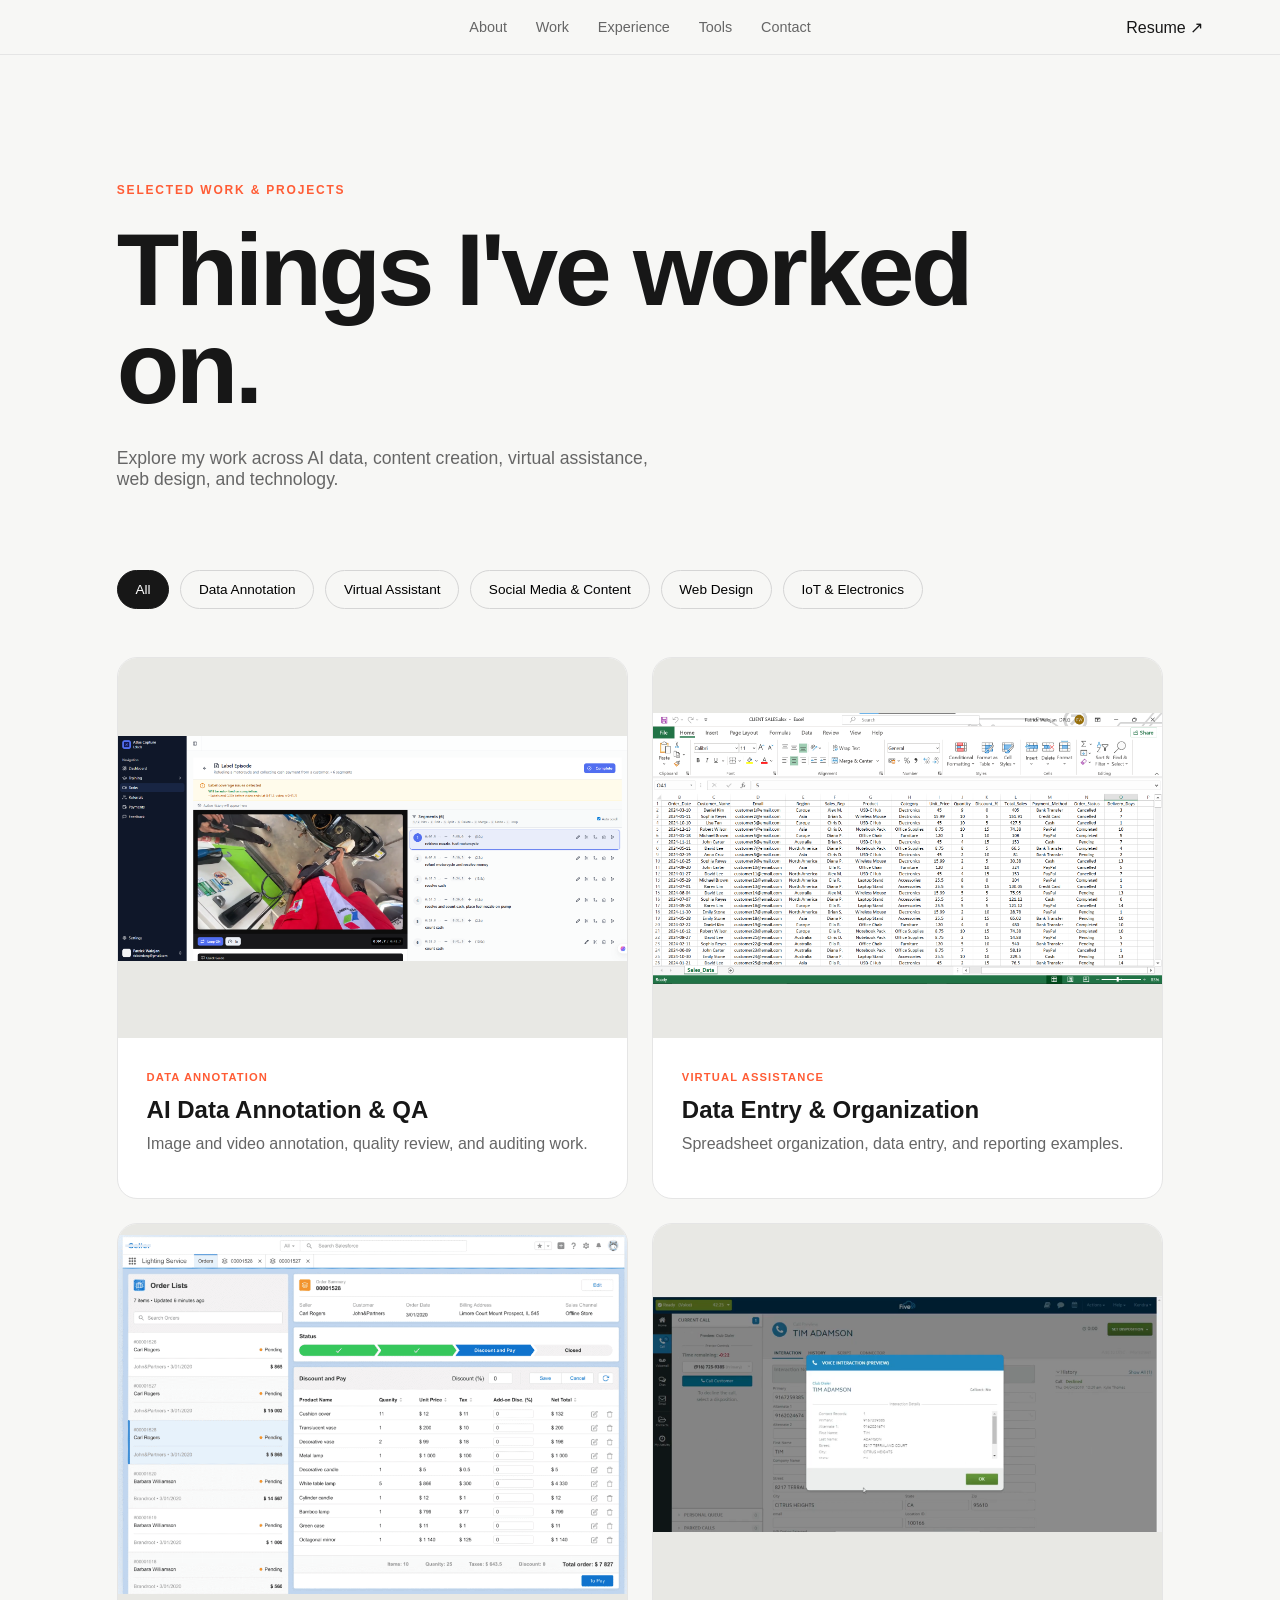
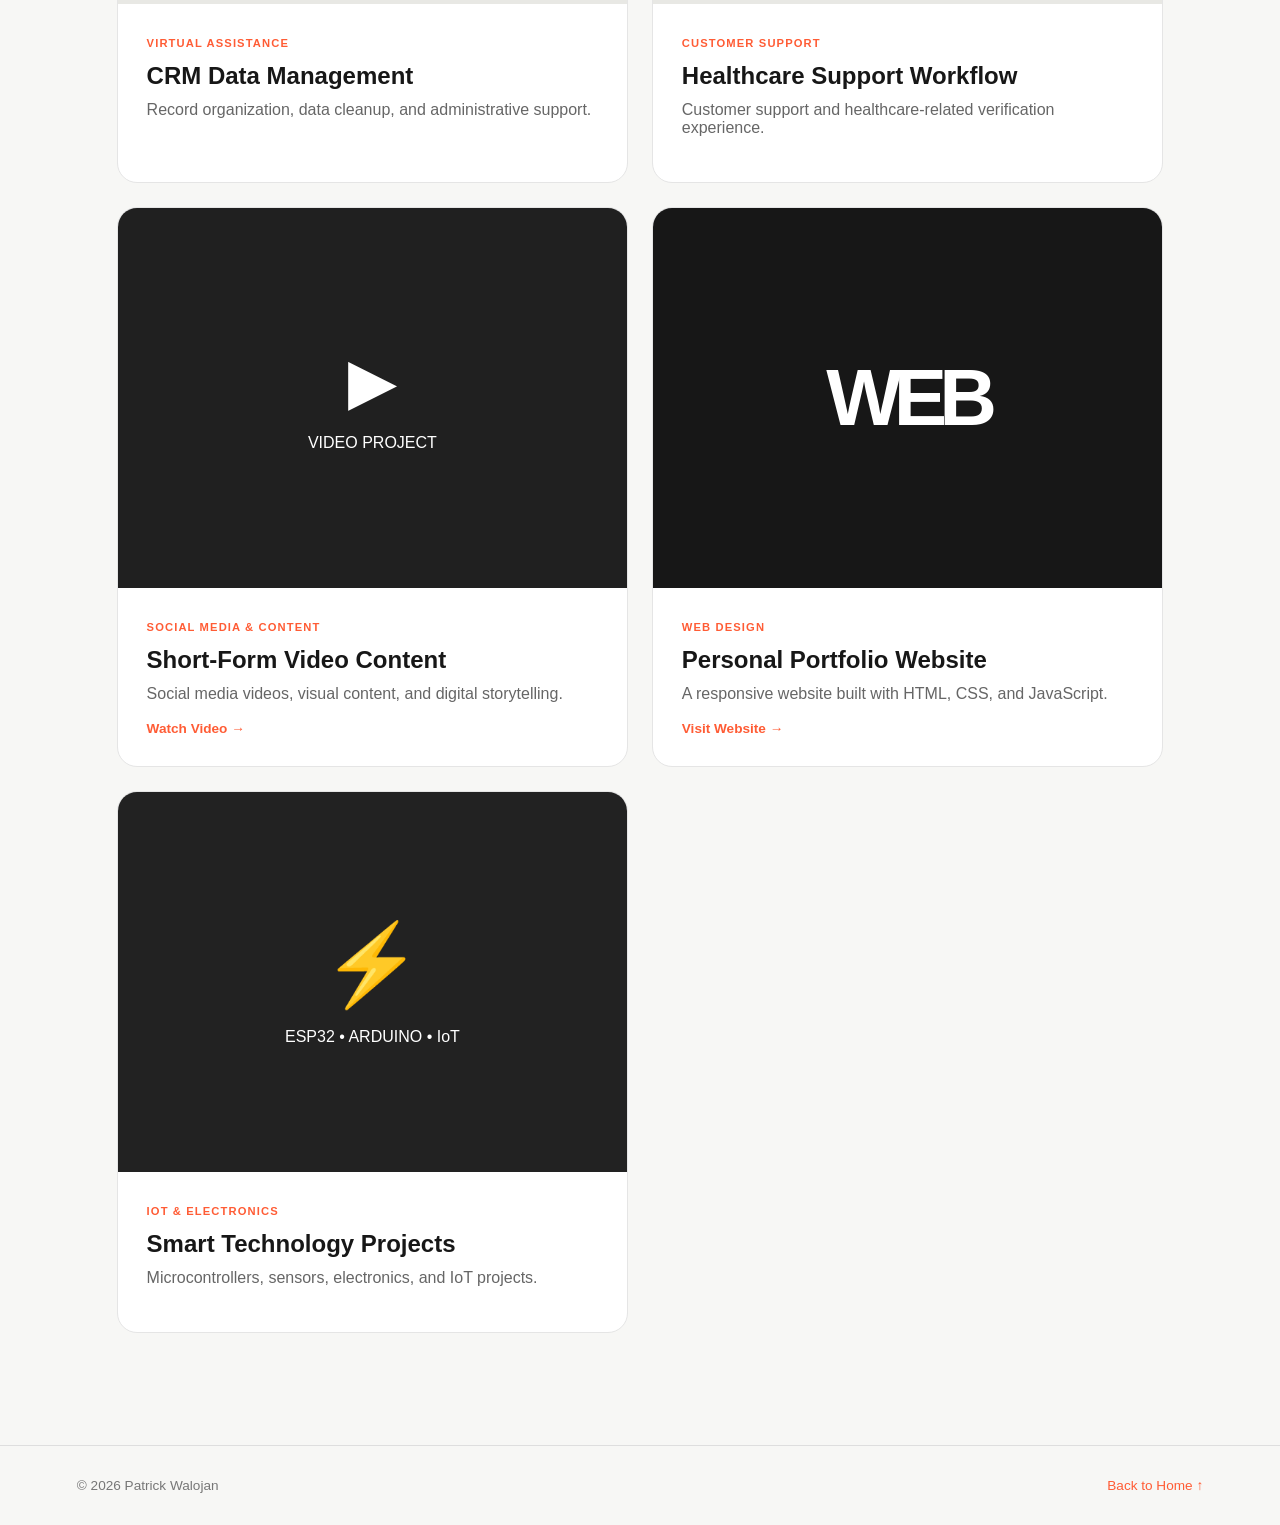
==== work.html @ e4f452dc "work.html" ====
<!DOCTYPE html>
<html lang="en">

<head>

    <meta charset="UTF-8">

    <meta name="viewport"
          content="width=device-width, initial-scale=1.0">

    <title>Work | Patrick Walojan</title>

    <link rel="stylesheet"
          href="work.css">

</head>

<body>


    <!-- NAVIGATION -->

<nav class="navbar">

    <a href="index.html" class="brand">
    </a>

    <div class="nav-links" id="navLinks">

        <a href="index.html#about">About</a>

        <a href="work.html">Work</a>

        <a href="index.html#experience">Experience</a>

        <a href="index.html#tools">Tools</a>

        <a href="index.html#contact">Contact</a>

        <a href="Patrick-Walojan-Resume.pdf"
   target="_blank"
   class="mobile-resume">

    Resume ↗

</a>

    </div>

    <a href="Patrick-Walojan-Resume.pdf"
   target="_blank"
   class="resume-button">

    Resume ↗

</a>


    <button class="menu-toggle" id="menuToggle">
    ☰
</button>
    
</nav>


    <!-- HEADER -->

    <header class="work-header">

        <p class="eyebrow">
            SELECTED WORK & PROJECTS
        </p>

        <h1>
            Things I've worked on.
        </h1>

        <p>
            Explore my work across AI data, content creation,
            virtual assistance, web design, and technology.
        </p>

    </header>


    <!-- FILTERS -->

    <div class="filters">

        <button class="filter active"
                data-filter="all">

            All

        </button>

        <button class="filter"
                data-filter="annotation">

            Data Annotation

        </button>

        <button class="filter"
                data-filter="assistant">

            Virtual Assistant

        </button>

        <button class="filter"
                data-filter="content">

            Social Media & Content

        </button>

        <button class="filter"
                data-filter="web">

            Web Design

        </button>

        <button class="filter"
                data-filter="iot">

            IoT & Electronics

        </button>

    </div>


    <!-- WORK GRID -->

    <main class="work-grid">


        <!-- DATA ANNOTATION -->

        <article class="work-card"
                 data-category="annotation">

            <div class="media image-media">

                <img src="atlas1.png"
                     alt="Data annotation work"
                     class="gallery-image">

            </div>

            <div class="work-info">

                <small>
                    DATA ANNOTATION
                </small>

                <h2>
                    AI Data Annotation & QA
                </h2>

                <p>
                    Image and video annotation,
                    quality review, and auditing work.
                </p>

            </div>

        </article>


        <!-- EXCEL -->

        <article class="work-card"
                 data-category="assistant">

            <div class="media image-media">

                <img src="excel.png"
                     alt="Excel data work"
                     class="gallery-image">

            </div>

            <div class="work-info">

                <small>
                    VIRTUAL ASSISTANCE
                </small>

                <h2>
                    Data Entry & Organization
                </h2>

                <p>
                    Spreadsheet organization,
                    data entry, and reporting examples.
                </p>

            </div>

        </article>


        <!-- CRM -->

        <article class="work-card"
                 data-category="assistant">

            <div class="media image-media">

                <img src="CRM.png"
                     alt="CRM data management"
                     class="gallery-image">

            </div>

            <div class="work-info">

                <small>
                    VIRTUAL ASSISTANCE
                </small>

                <h2>
                    CRM Data Management
                </h2>

                <p>
                    Record organization,
                    data cleanup, and administrative support.
                </p>

            </div>

        </article>


        <!-- CUSTOMER SUPPORT -->

        <article class="work-card"
                 data-category="assistant">

            <div class="media image-media">

                <img src="med.png"
                     alt="Healthcare workflow"
                     class="gallery-image">

            </div>

            <div class="work-info">

                <small>
                    CUSTOMER SUPPORT
                </small>

                <h2>
                    Healthcare Support Workflow
                </h2>

                <p>
                    Customer support and healthcare-related
                    verification experience.
                </p>

            </div>

        </article>


        <!-- VIDEO -->

        <article class="work-card"
                 data-category="content">

            <div class="media video-media">

                <div class="play-button">
                    ▶
                </div>

                <span>
                    VIDEO PROJECT
                </span>

            </div>

            <div class="work-info">

                <small>
                    SOCIAL MEDIA & CONTENT
                </small>

                <h2>
                    Short-Form Video Content
                </h2>

                <p>
                    Social media videos,
                    visual content, and digital storytelling.
                </p>

                <a href="#"
                   class="project-link">

                    Watch Video →

                </a>

            </div>

        </article>


        <!-- WEB DESIGN -->

        <article class="work-card"
                 data-category="web">

            <div class="media web-media">

                <strong>
                    WEB
                </strong>

            </div>

            <div class="work-info">

                <small>
                    WEB DESIGN
                </small>

                <h2>
                    Personal Portfolio Website
                </h2>

                <p>
                    A responsive website built with
                    HTML, CSS, and JavaScript.
                </p>

                <a href="index.html"
                   class="project-link">

                    Visit Website →

                </a>

            </div>

        </article>


        <!-- IOT -->

        <article class="work-card"
                 data-category="iot">

            <div class="media iot-media">

                <strong>
                    ⚡
                </strong>

                <span>
                    ESP32 • ARDUINO • IoT
                </span>

            </div>

            <div class="work-info">

                <small>
                    IOT & ELECTRONICS
                </small>

                <h2>
                    Smart Technology Projects
                </h2>

                <p>
                    Microcontrollers, sensors,
                    electronics, and IoT projects.
                </p>

            </div>

        </article>

    </main>


    <!-- IMAGE MODAL -->

    <div class="image-modal"
         id="imageModal">

        <button class="close-modal">
            ×
        </button>

        <img id="modalImage"
             src=""
             alt="Expanded portfolio image">

    </div>


    <footer>

        <span>
            © 2026 Patrick Walojan
        </span>

        <a href="index.html">
            Back to Home ↑
        </a>

    </footer>


    <script>

        const filters =
            document.querySelectorAll(".filter");

        const cards =
            document.querySelectorAll(".work-card");


        filters.forEach(filter => {

            filter.addEventListener("click", () => {

                filters.forEach(button => {

                    button.classList.remove("active");

                });

                filter.classList.add("active");


                const selected =
                    filter.dataset.filter;


                cards.forEach(card => {

                    if (
                        selected === "all" ||
                        card.dataset.category === selected
                    ) {

                        card.style.display = "block";

                    } else {

                        card.style.display = "none";

                    }

                });

            });

        });


        const modal =
            document.getElementById("imageModal");

        const modalImage =
            document.getElementById("modalImage");

        const closeModal =
            document.querySelector(".close-modal");

        const galleryImages =
            document.querySelectorAll(".gallery-image");


        galleryImages.forEach(image => {

            image.addEventListener("click", () => {

                modalImage.src =
                    image.src;

                modalImage.alt =
                    image.alt;

                modal.classList.add("show");

            });

        });


        closeModal.addEventListener("click", () => {

            modal.classList.remove("show");

        });


        modal.addEventListener("click", event => {

            if (event.target === modal) {

                modal.classList.remove("show");

            }

        });


        document.addEventListener("keydown", event => {

            if (event.key === "Escape") {

                modal.classList.remove("show");

            }

        });

   const menuToggle =
        document.getElementById("menuToggle");

    const navLinks =
        document.getElementById("navLinks");


    menuToggle.addEventListener("click", () => {

        navLinks.classList.toggle("active");


        if (
            navLinks.classList.contains("active")
        ) {

            menuToggle.textContent = "×";

        } else {

            menuToggle.textContent = "☰";

        }

    });


    const navigationLinks =
        navLinks.querySelectorAll("a");


    navigationLinks.forEach(link => {

        link.addEventListener("click", () => {

            navLinks.classList.remove("active");

            menuToggle.textContent = "☰";

        });

    });

    </script>

</body>
</html>
---- work.css ----
* {
    margin: 0;
    padding: 0;
    box-sizing: border-box;
}

body {
    background: #f7f7f5;
    color: #171717;
    font-family: Arial, Helvetica, sans-serif;
}

a {
    color: inherit;
    text-decoration: none;
}

img {
    display: block;
    max-width: 100%;
}


/* NAVIGATION */

.navbar {
    position: sticky;
    top: 0;
    z-index: 1000;

    display: flex;
    align-items: center;
    justify-content: center;

    padding: 1.2rem 6%;

    background: rgba(247, 247, 245, 0.95);

    backdrop-filter: blur(12px);

    border-bottom: 1px solid #e5e5e5;
}

.brand {
    font-size: 1.2rem;
    font-weight: 900;
    letter-spacing: -0.05em;
}

.nav-links {
    display: none;
}

.brand span {
    color: #ff5c35;
}

.nav-links {
    display: flex;
    gap: 1.8rem;
}

.nav-links a {
    color: #666;
    font-size: 0.9rem;
    transition: 0.3s ease;
}

.nav-links a:hover {
    color: #ff5c35;
}

.resume-button {
    position: absolute;
    right: 6%;
}

.resume-button:hover {
    background: #ff5c35;
    transform: translateY(-2px);
}


/* HEADER */

.work-header {
    max-width: 1200px;

    margin: auto;

    padding: 8rem 6% 5rem;
}

.eyebrow {
    margin-bottom: 1.5rem;

    color: #ff5c35;

    font-size: 0.75rem;
    font-weight: bold;

    letter-spacing: 0.15em;
}

.work-header h1 {
    max-width: 900px;

    margin-bottom: 2rem;

    font-size: clamp(3.5rem, 8vw, 7rem);

    line-height: 0.95;

    letter-spacing: -0.035em;
}

.work-header > p:last-child {
    max-width: 560px;

    color: #666;

    font-size: 1.1rem;
}


/* FILTERS */

.filters {
    max-width: 1200px;

    margin: auto;

    padding: 0 6% 3rem;

    display: flex;
    flex-wrap: wrap;
    gap: 0.7rem;
}

.filter {
    padding: 0.7rem 1.1rem;

    background: transparent;

    border: 1px solid #d5d5d5;
    border-radius: 50px;

    cursor: pointer;

    font-size: 0.85rem;
}

.filter:hover,
.filter.active {
    background: #171717;
    color: white;
    border-color: #171717;
}


/* WORK GRID */

.work-grid {
    max-width: 1200px;

    margin: auto;

    padding: 0 6% 7rem;

    display: grid;
    grid-template-columns: repeat(2, 1fr);

    gap: 1.5rem;
}

.work-card {
    overflow: hidden;

    background: white;

    border: 1px solid #e5e5e5;
    border-radius: 20px;

    transition: 0.4s ease;
}

.work-card:hover {
    transform: translateY(-8px);

    box-shadow:
        0 20px 50px rgba(0, 0, 0, 0.08);
}


/* MEDIA */

.media {
    height: 380px;

    overflow: hidden;

    background: #e8e8e4;
}

.image-media img {
    width: 100%;
    height: 100%;

    object-fit: contain;

    cursor: zoom-in;

    transition: 0.5s ease;
}

.work-card:hover .image-media img {
    transform: scale(1.04);
}


/* INFO */

.work-info {
    padding: 1.8rem;
}

.work-info small {
    color: #ff5c35;

    font-size: 0.7rem;
    font-weight: bold;

    letter-spacing: 0.1em;
}

.work-info h2 {
    margin: 0.7rem 0;

    font-size: 1.5rem;
}

.work-info p {
    margin-bottom: 1rem;

    color: #666;
}

.project-link {
    color: #ff5c35;

    font-size: 0.85rem;
    font-weight: bold;
}


/* VIDEO */

.video-media {
    display: flex;
    flex-direction: column;

    align-items: center;
    justify-content: center;

    background: #202020;

    color: white;
}

.play-button {
    font-size: 4rem;
}

.video-media span {
    margin-top: 1rem;
}


/* WEB */

.web-media {
    display: flex;
    align-items: center;
    justify-content: center;

    background: #171717;

    color: white;
}

.web-media strong {
    font-size: 5rem;
    letter-spacing: -0.1em;
}


/* IOT */

.iot-media {
    display: flex;
    flex-direction: column;

    align-items: center;
    justify-content: center;

    background: #222;

    color: white;
}

.iot-media strong {
    font-size: 5rem;
}

.iot-media span {
    margin-top: 1rem;
}


/* IMAGE MODAL */

.image-modal {
    position: fixed;
    inset: 0;

    z-index: 9999;

    display: flex;
    align-items: center;
    justify-content: center;

    padding: 2rem;

    background: rgba(0, 0, 0, 0.95);

    opacity: 0;
    visibility: hidden;

    transition: 0.3s ease;
}

.image-modal.show {
    opacity: 1;
    visibility: visible;
}

.image-modal img {
    max-width: 95vw;
    max-height: 90vh;

    object-fit: contain;

    border-radius: 8px;
}

.close-modal {
    position: fixed;

    top: 20px;
    right: 30px;

    z-index: 10000;

    border: none;

    background: transparent;

    color: white;

    cursor: pointer;

    font-size: 3rem;
}

.close-modal:hover {
    color: #ff5c35;
}


/* FOOTER */

footer {
    display: flex;
    justify-content: space-between;

    padding: 2rem 6%;

    border-top: 1px solid #dedede;

    color: #777;

    font-size: 0.85rem;
}

footer a {
    color: #ff5c35;
}


/* MOBILE */

@media (max-width: 800px) {

    .nav-links {
        display: none;
    }

    .work-header {
        padding-top: 5rem;
    }

    .work-grid {
        grid-template-columns: 1fr;
    }

    .media {
        height: 320px;
    }


    footer {
        flex-direction: column;
        gap: 1rem;
    }

}

@media (max-width: 500px) {

    .media {
        height: 260px;
    }

}

/* =========================
   MOBILE MENU BUTTON
========================= */

.menu-toggle {
    display: none;

    background: transparent;

    border: none;

    color: #171717;

    cursor: pointer;

    font-size: 1.8rem;

    line-height: 1;
}


/* Hide mobile-only resume on desktop */

.mobile-resume {
    display: none;
}


/* =========================
   MOBILE NAVIGATION
========================= */

@media (max-width: 800px) {


    .navbar {
        position: sticky;

        top: 0;

        z-index: 1000;

        padding: 1rem 6%;
    }


    .menu-toggle {
        display: block;
    }


    .resume-button {
        display: none;
    }


    .nav-links {
        position: absolute;

        top: 100%;

        left: 0;

        right: 0;

        display: flex;

        flex-direction: column;

        gap: 0;

        padding: 0;

        background: #f7f7f5;

        border-bottom: 1px solid #e5e5e5;

        box-shadow: 0 15px 30px rgba(0, 0, 0, 0.08);

        opacity: 0;

        visibility: hidden;

        transform: translateY(-10px);

        transition: 0.3s ease;
    }


    .nav-links.active {
        opacity: 1;

        visibility: visible;

        transform: translateY(0);
    }


    .nav-links a {
        display: block;

        padding: 1.1rem 6%;

        border-bottom: 1px solid #e5e5e5;

        color: #171717;

        font-size: 1rem;
    }


    .nav-links a:hover {
        background: #eeeeeb;

        color: #ff5c35;
    }


    .mobile-resume {
        display: block !important;

        color: #ff5c35 !important;

        font-weight: bold;
    }

}
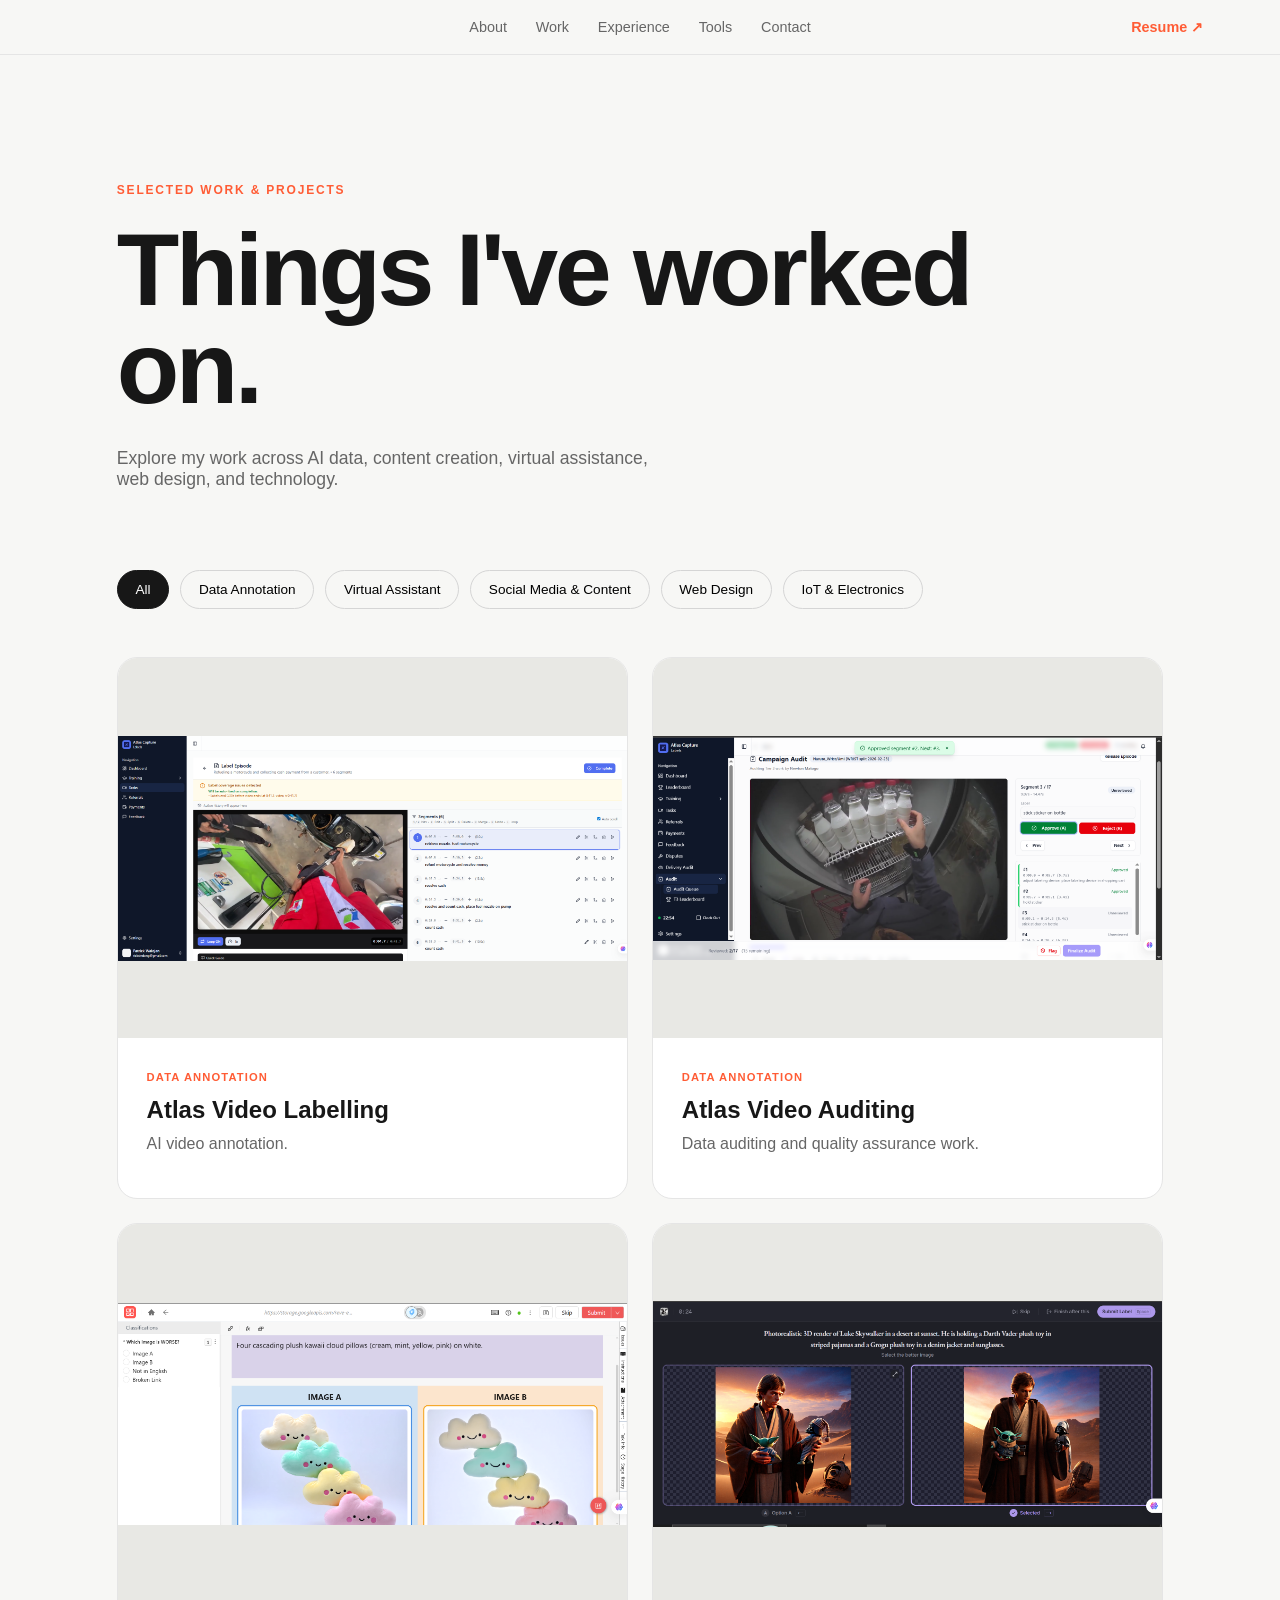
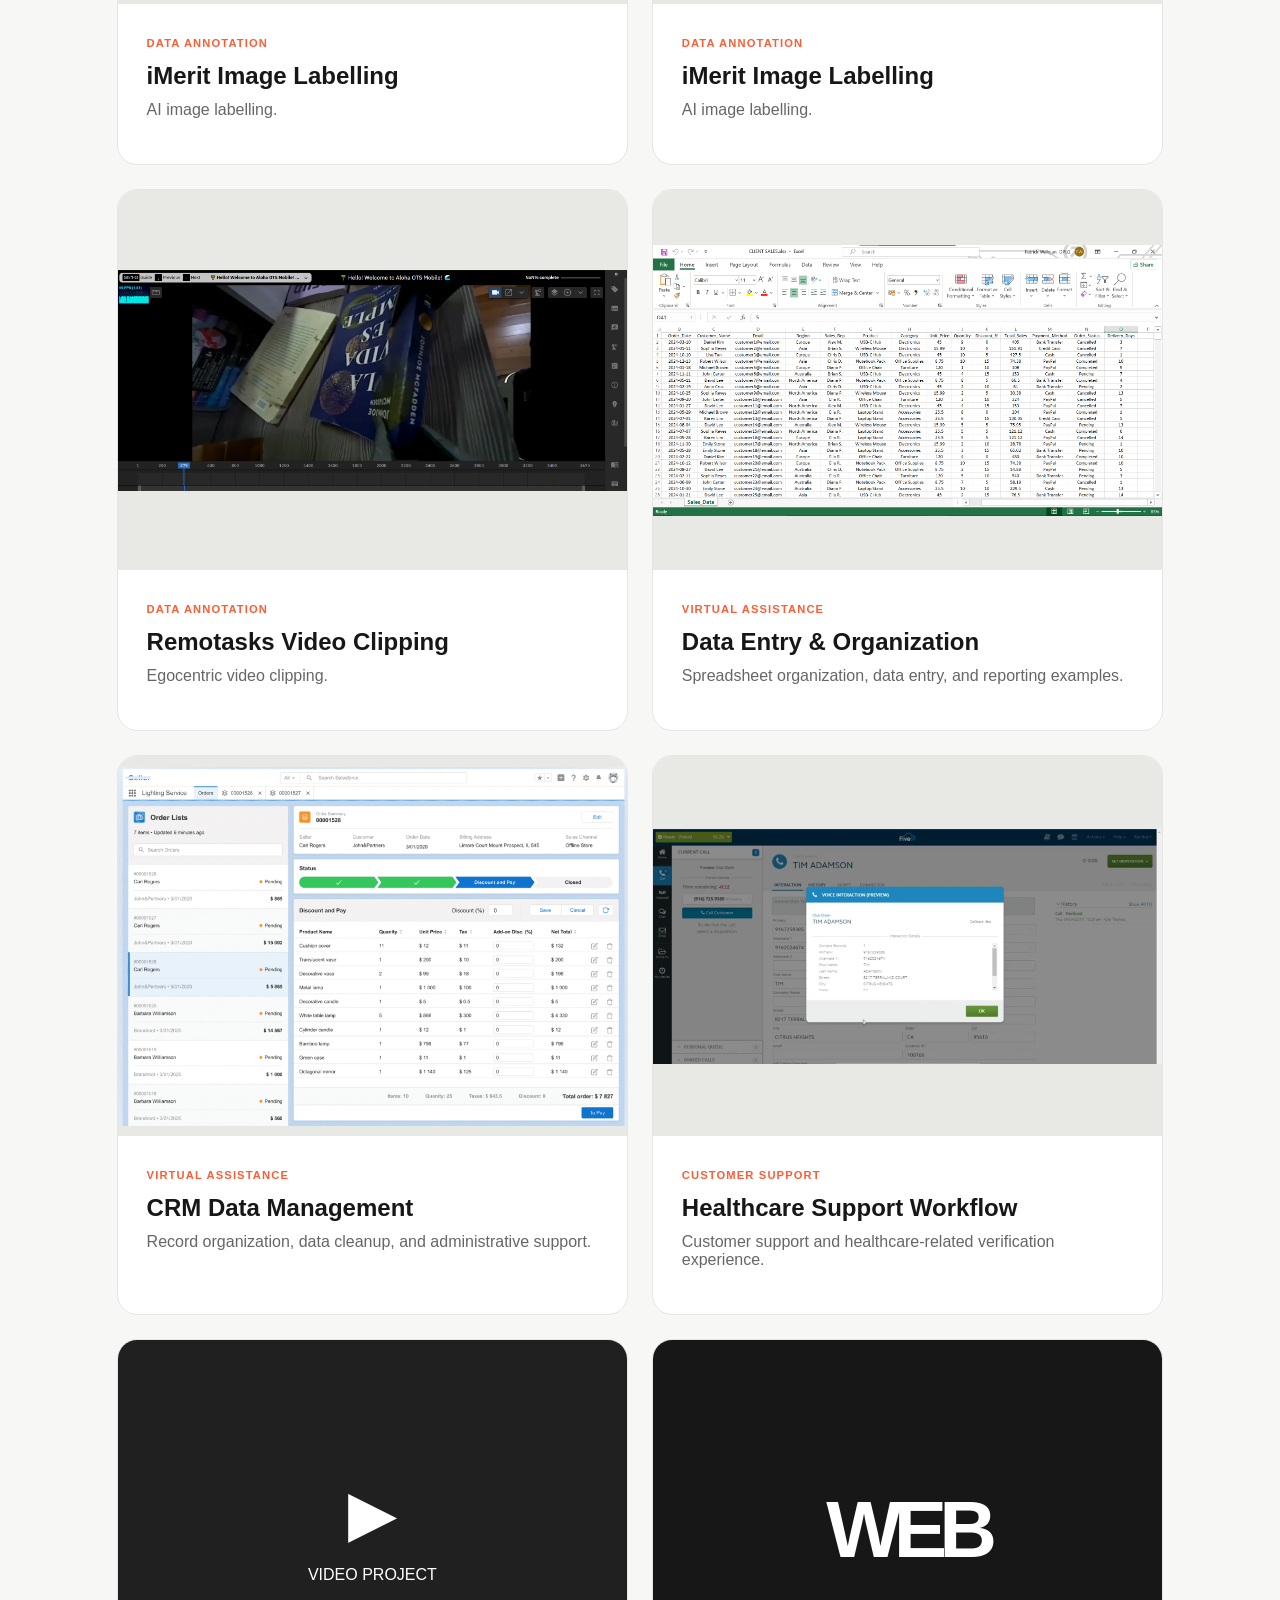
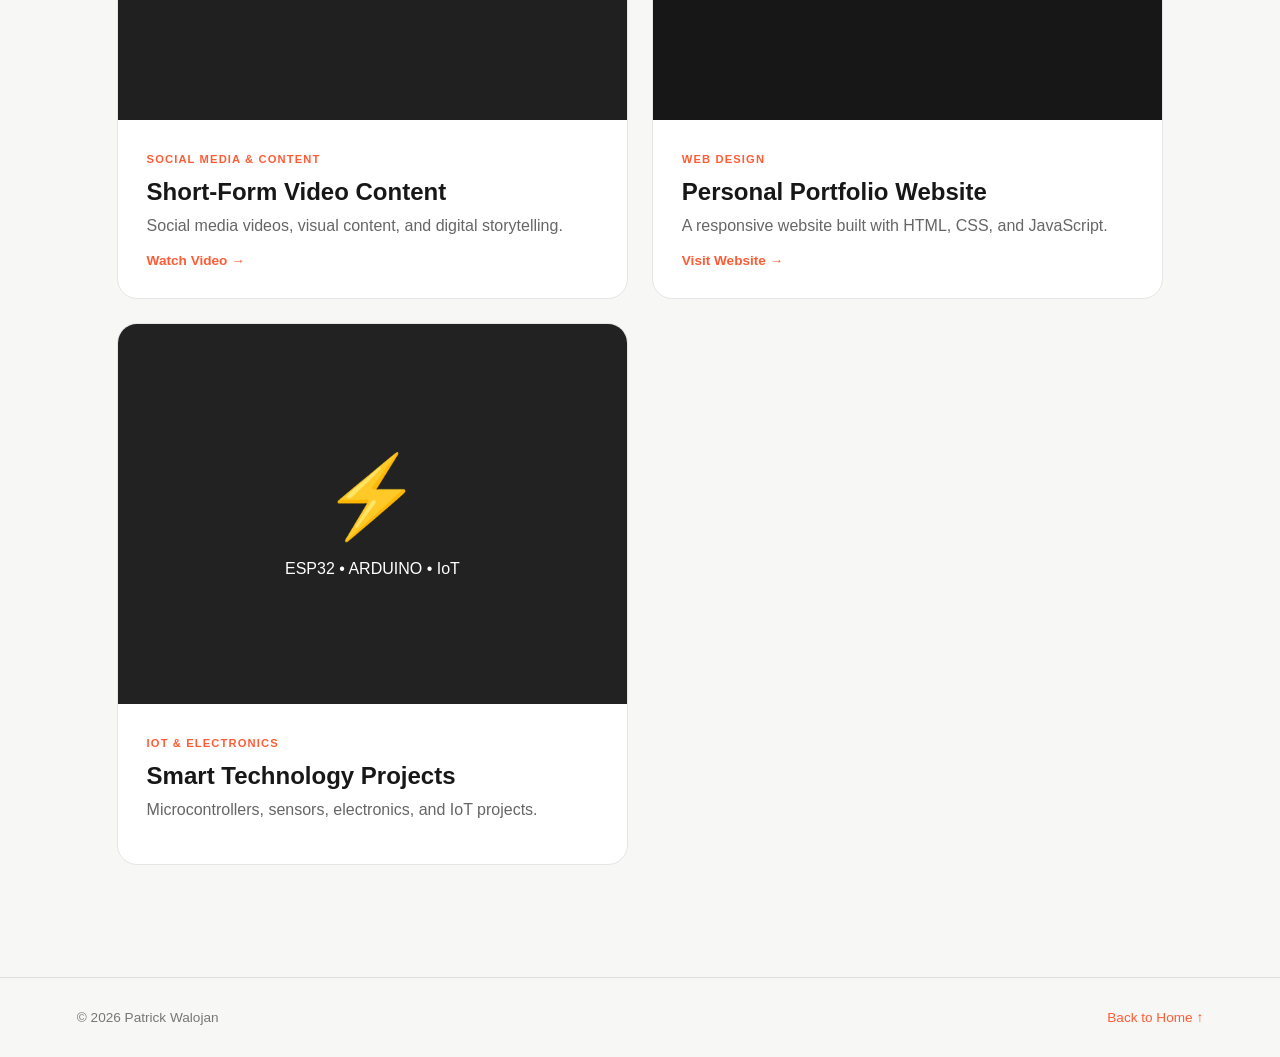
==== commit fa15197a: "work.html" ====
--- a/work.html
+++ b/work.html
@@ -139,35 +139,154 @@
 
         <!-- DATA ANNOTATION -->
 
-        <article class="work-card"
-                 data-category="annotation">
-
-            <div class="media image-media">
-
-                <img src="atlas1.png"
-                     alt="Data annotation work"
-                     class="gallery-image">
-
-            </div>
-
-            <div class="work-info">
-
-                <small>
-                    DATA ANNOTATION
-                </small>
-
-                <h2>
-                    AI Data Annotation & QA
-                </h2>
-
-                <p>
-                    Image and video annotation,
-                    quality review, and auditing work.
-                </p>
-
-            </div>
-
-        </article>
+<article class="work-card"
+         data-category="annotation">
+
+    <div class="media image-media">
+
+        <img src="atlas1.png"
+             alt="Atlas 1"
+             class="gallery-image">
+
+        <div class="image-label">
+            Atlas Video Labelling
+        </div>
+
+    </div>
+
+    <div class="work-info">
+
+        <small>DATA ANNOTATION</small>
+
+        <h2>Atlas Video Labelling</h2>
+
+        <p>
+            AI video annotation.
+        </p>
+
+    </div>
+
+</article>
+
+
+<article class="work-card"
+         data-category="annotation">
+
+    <div class="media image-media">
+
+        <img src="atlas audit.png"
+             alt="Atlas Audit"
+             class="gallery-image">
+
+        <div class="image-label">
+            Atlas Video Auditing
+        </div>
+
+    </div>
+
+    <div class="work-info">
+
+        <small>DATA ANNOTATION</small>
+
+        <h2>Atlas Video Auditing</h2>
+
+        <p>
+            Data auditing and quality assurance work.
+        </p>
+
+    </div>
+
+</article>
+
+
+<article class="work-card"
+         data-category="annotation">
+
+    <div class="media image-media">
+
+        <img src="imerit1.png"
+             alt="iMerit 1"
+             class="gallery-image">
+
+        <div class="image-label">
+            iMerit Image Labelling
+        </div>
+
+    </div>
+
+    <div class="work-info">
+
+        <small>DATA ANNOTATION</small>
+
+        <h2>iMerit Image Labelling</h2>
+
+        <p>
+            AI image labelling.
+        </p>
+
+    </div>
+
+</article>
+
+
+<article class="work-card"
+         data-category="annotation">
+
+    <div class="media image-media">
+
+        <img src="imerit2.png"
+             alt="iMerit 2"
+             class="gallery-image">
+
+        <div class="image-label">
+            iMerit Image Labelling
+        </div>
+
+    </div>
+
+    <div class="work-info">
+
+        <small>DATA ANNOTATION</small>
+
+        <h2>iMerit Image Labelling</h2>
+
+        <p>
+            AI image labelling.
+        </p>
+
+    </div>
+
+</article>
+
+
+<article class="work-card"
+         data-category="annotation">
+
+    <div class="media image-media">
+
+        <img src="REMOSTAKS.png"
+             alt="Remotasks"
+             class="gallery-image">
+
+        <div class="image-label">
+            Remotasks Video Clipping
+        </div>
+
+    </div>
+
+    <div class="work-info">
+
+        <small>DATA ANNOTATION</small>
+
+        <h2>Remotasks Video Clipping</h2>
+
+        <p>
+            Egocentric video clipping.
+        </p>
+
+    </div>
+
+</article>
 
 
         <!-- EXCEL -->
--- a/work.css
+++ b/work.css
@@ -47,10 +47,6 @@
     letter-spacing: -0.05em;
 }
 
-.nav-links {
-    display: none;
-}
-
 .brand span {
     color: #ff5c35;
 }
@@ -73,11 +69,17 @@
 .resume-button {
     position: absolute;
     right: 6%;
+
+    color: #ff5c35;
+
+    font-size: 0.9rem;
+    font-weight: bold;
+
+    transition: 0.3s ease;
 }
 
 .resume-button:hover {
-    background: #ff5c35;
-    transform: translateY(-2px);
+    color: #171717;
 }
 
 
@@ -467,20 +469,21 @@
 
 @media (max-width: 800px) {
 
-
     .navbar {
         position: sticky;
-
         top: 0;
-
         z-index: 1000;
 
+        display: flex;
+        justify-content: flex-start;
+        align-items: center;
+
         padding: 1rem 6%;
     }
-
 
     .menu-toggle {
         display: block;
+        margin-left: 0;
     }
 
 
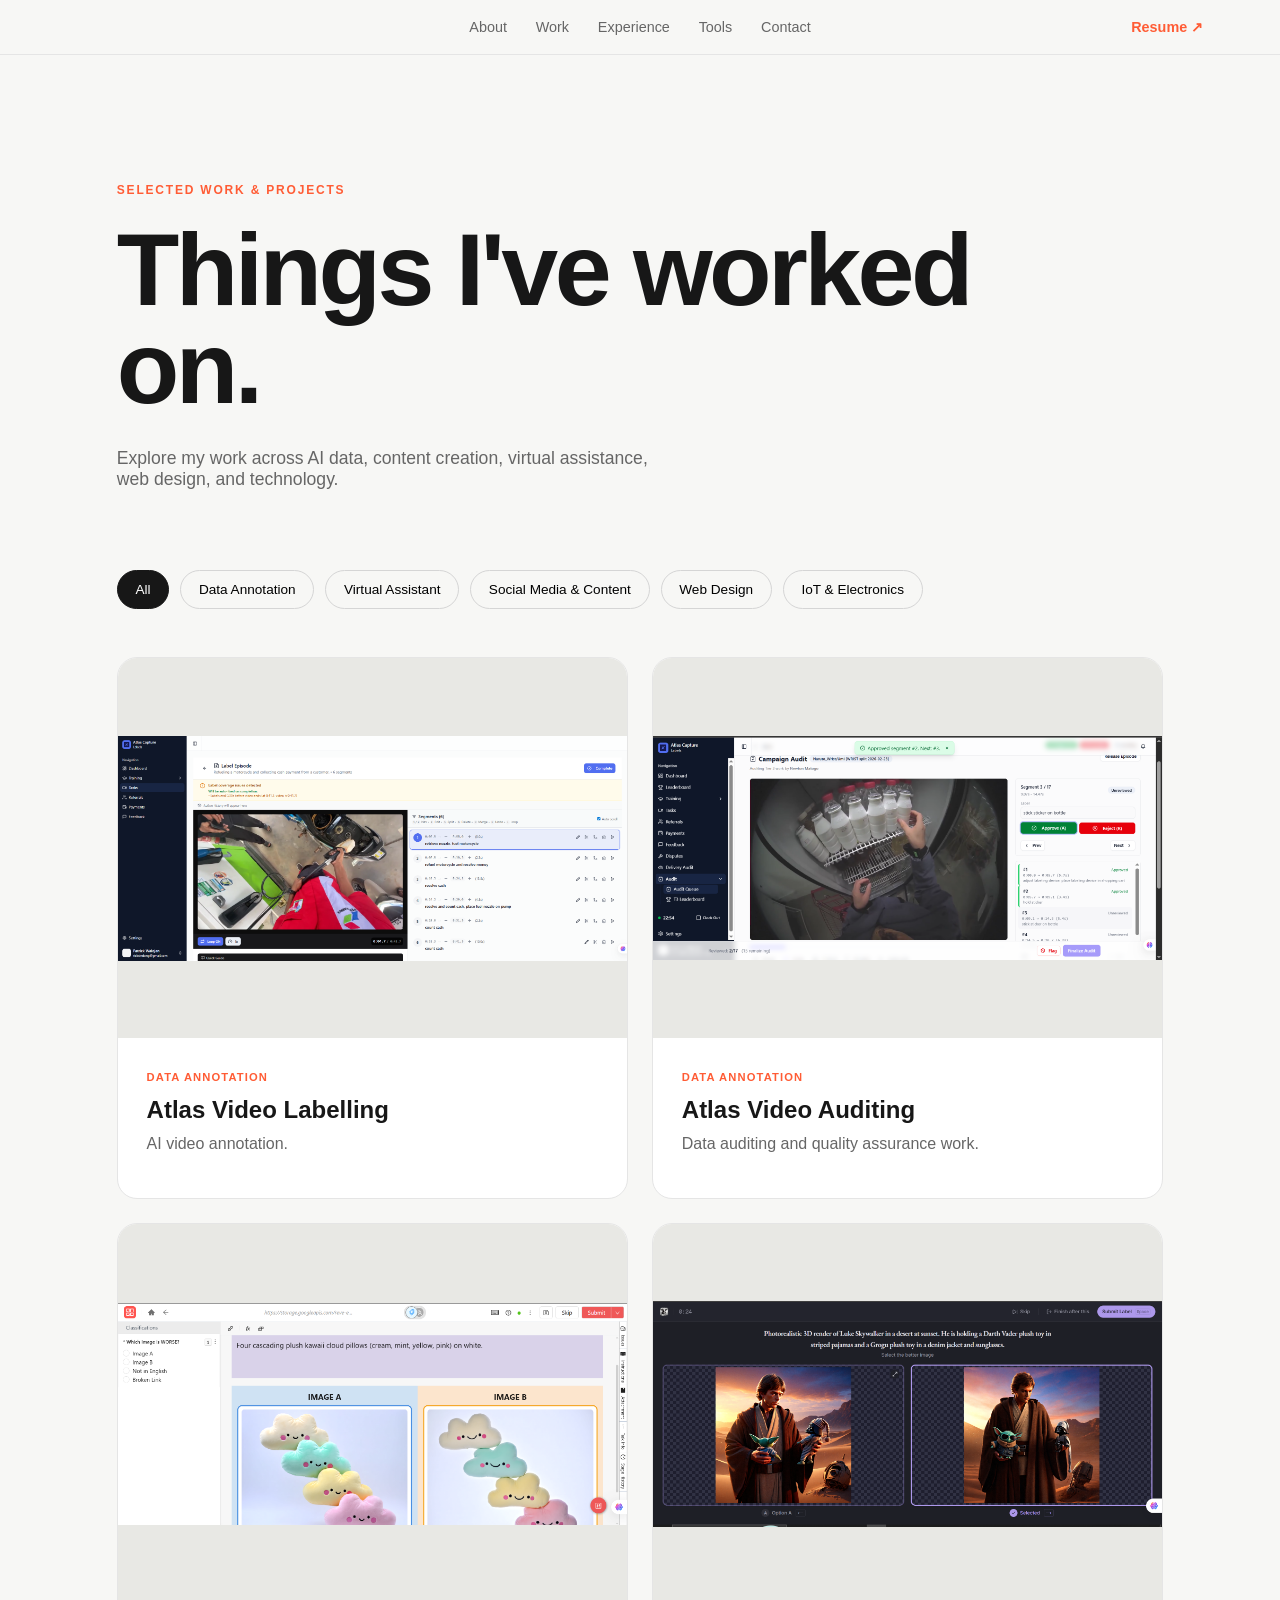
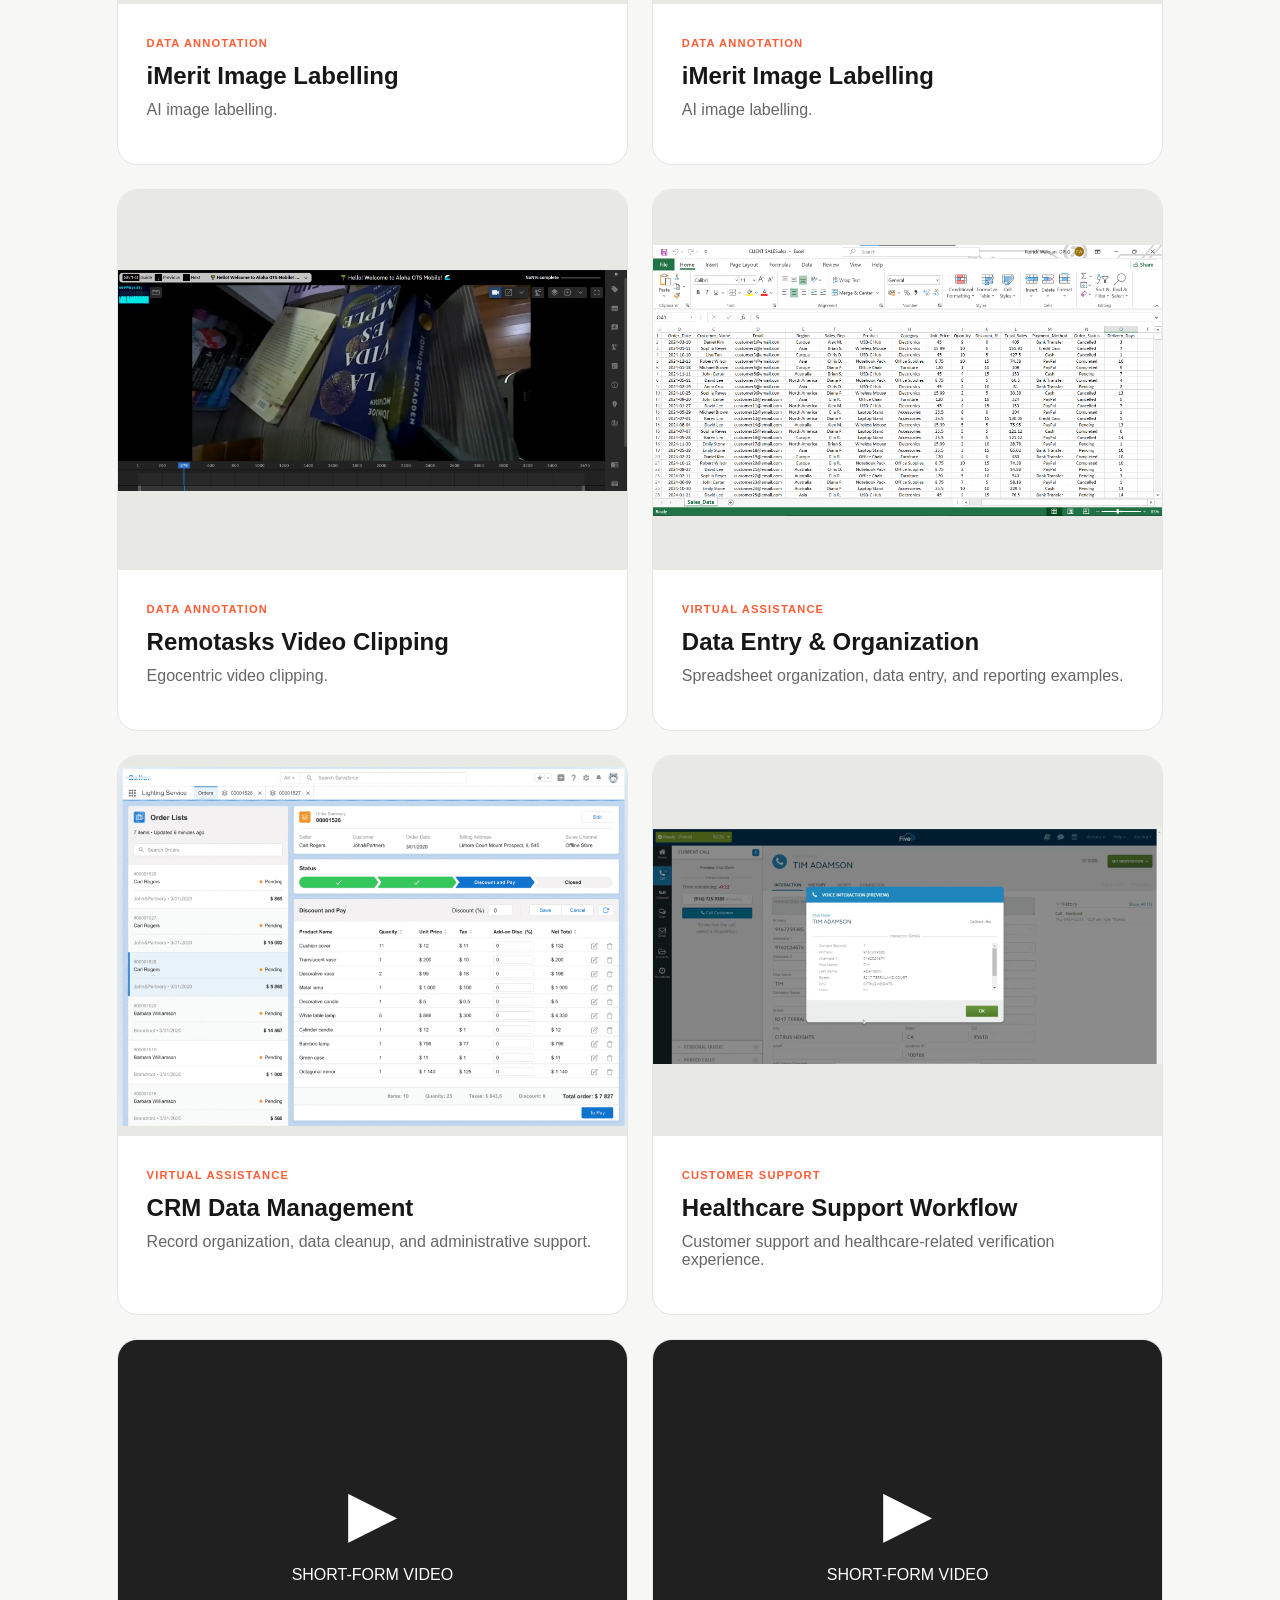
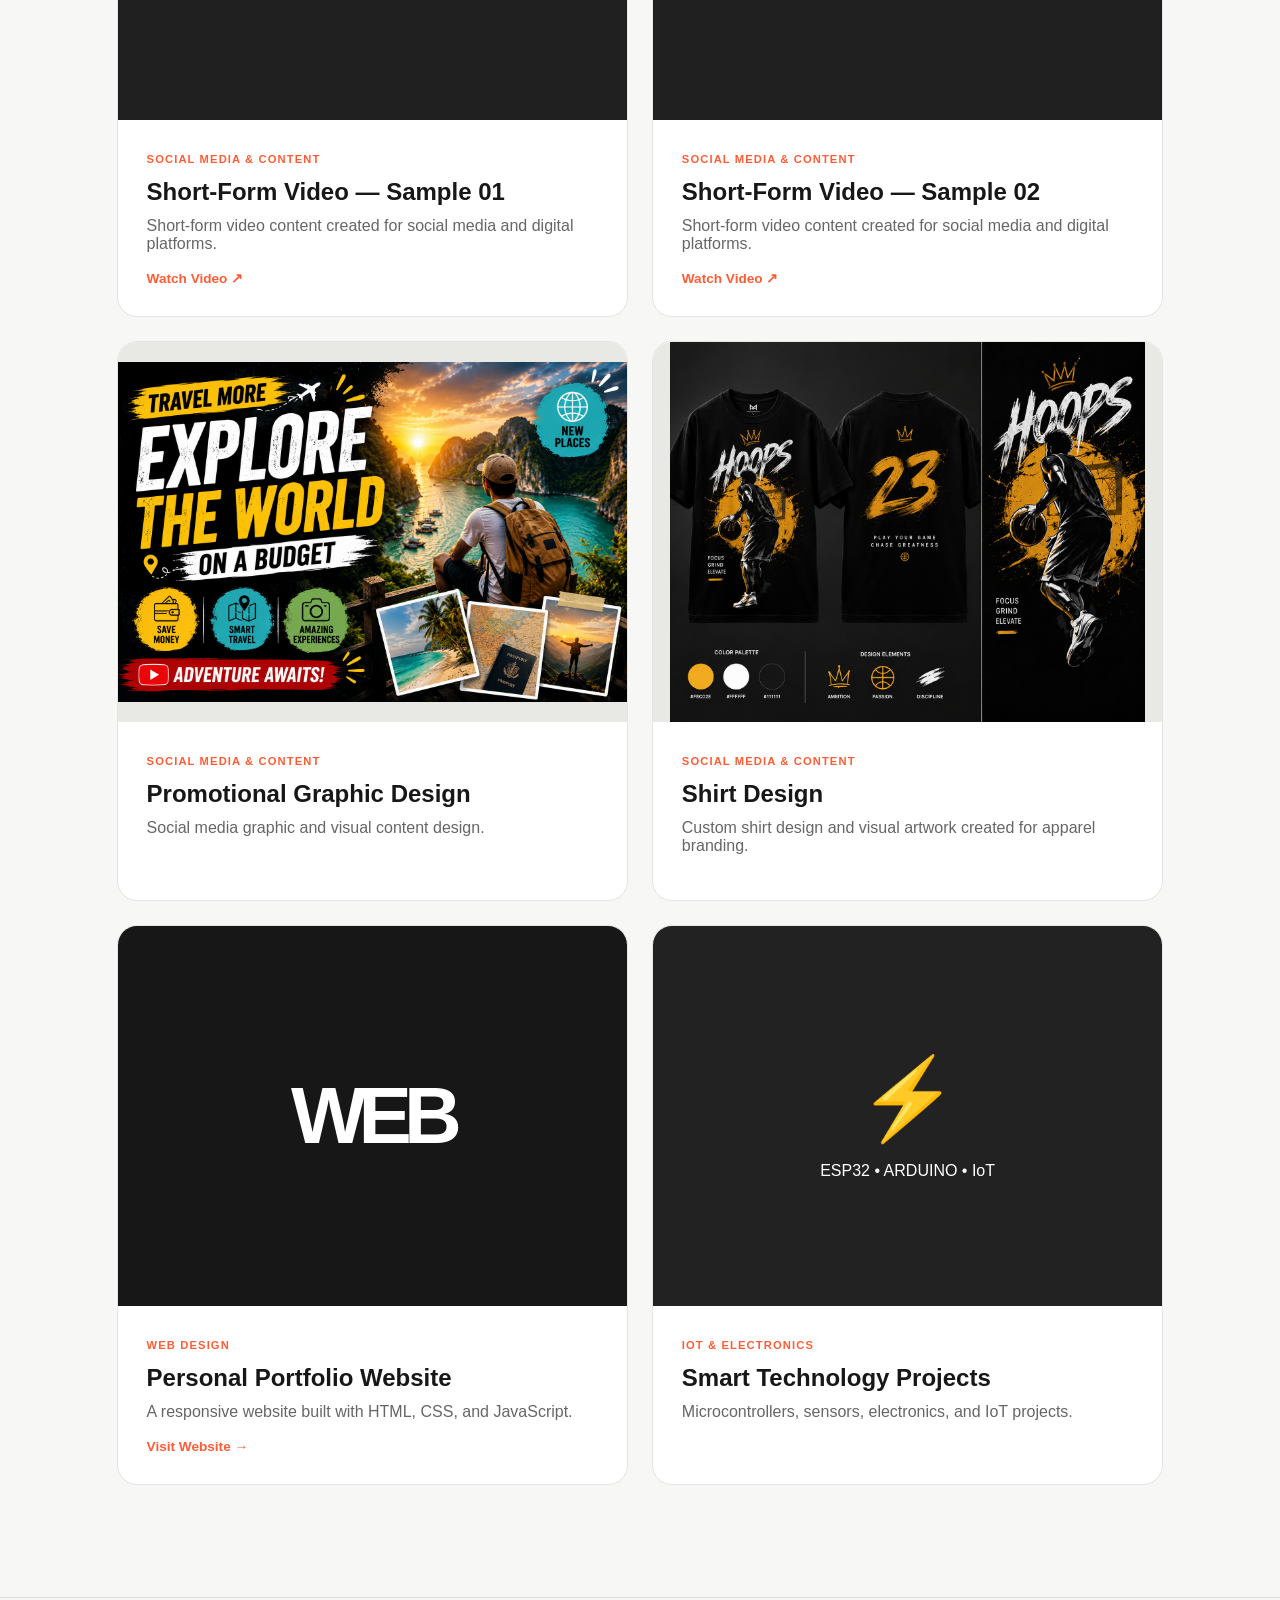
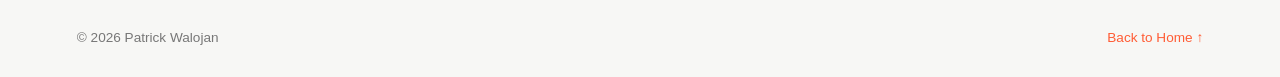
==== commit f2346c57: "work.html" ====
--- a/work.html
+++ b/work.html
@@ -388,48 +388,168 @@
         </article>
 
 
-        <!-- VIDEO -->
-
-        <article class="work-card"
-                 data-category="content">
-
-            <div class="media video-media">
-
-                <div class="play-button">
-                    ▶
-                </div>
-
-                <span>
-                    VIDEO PROJECT
-                </span>
-
-            </div>
-
-            <div class="work-info">
-
-                <small>
-                    SOCIAL MEDIA & CONTENT
-                </small>
-
-                <h2>
-                    Short-Form Video Content
-                </h2>
-
-                <p>
-                    Social media videos,
-                    visual content, and digital storytelling.
-                </p>
-
-                <a href="#"
-                   class="project-link">
-
-                    Watch Video →
-
-                </a>
-
-            </div>
-
-        </article>
+       <!-- VIDEO 1 -->
+
+<article class="work-card"
+         data-category="content">
+
+    <div class="media video-media">
+
+        <div class="play-button">
+            ▶
+        </div>
+
+        <span>
+            SHORT-FORM VIDEO
+        </span>
+
+    </div>
+
+    <div class="work-info">
+
+        <small>
+            SOCIAL MEDIA & CONTENT
+        </small>
+
+        <h2>
+            Short-Form Video — Sample 01
+        </h2>
+
+        <p>
+            Short-form video content created for
+            social media and digital platforms.
+        </p>
+
+        <a href="https://drive.google.com/file/d/1Bg4wvDcOaRaZxp_5RtUNo-TbFg-vhWXG/view?usp=drive_link"
+           target="_blank"
+           rel="noopener noreferrer"
+           class="project-link">
+
+            Watch Video ↗
+
+        </a>
+
+    </div>
+
+</article>
+
+
+<!-- VIDEO 2 -->
+
+<article class="work-card"
+         data-category="content">
+
+    <div class="media video-media">
+
+        <div class="play-button">
+            ▶
+        </div>
+
+        <span>
+            SHORT-FORM VIDEO
+        </span>
+
+    </div>
+
+    <div class="work-info">
+
+        <small>
+            SOCIAL MEDIA & CONTENT
+        </small>
+
+        <h2>
+            Short-Form Video — Sample 02
+        </h2>
+
+        <p>
+            Short-form video content created for
+            social media and digital platforms.
+        </p>
+
+        <a href="https://drive.google.com/file/d/1BXXm4kH5cdOenKBGDCDlr6y9IbfhPhIA/view?usp=drive_link"
+           target="_blank"
+           rel="noopener noreferrer"
+           class="project-link">
+
+            Watch Video ↗
+
+        </a>
+
+    </div>
+
+</article>
+
+
+        <!-- GRAPHIC SAMPLE 1 -->
+
+<article class="work-card"
+         data-category="content">
+
+    <div class="media image-media">
+
+        <img src="promotional.png"
+             alt="Graphic Design Sample 1"
+             class="gallery-image">
+
+        <div class="image-label">
+            Promotional Graphic Design
+        </div>
+
+    </div>
+
+    <div class="work-info">
+
+        <small>
+            SOCIAL MEDIA & CONTENT
+        </small>
+
+        <h2>
+            Promotional Graphic Design
+        </h2>
+
+        <p>
+            Social media graphic and visual content design.
+        </p>
+
+    </div>
+
+</article>
+
+
+<!-- GRAPHIC SAMPLE 2 -->
+
+<article class="work-card"
+         data-category="content">
+
+    <div class="media image-media">
+
+        <img src="shirt desing.png"
+             alt="Graphic Design Sample 2"
+             class="gallery-image">
+
+        <div class="image-label">
+            Shirt Design
+        </div>
+
+    </div>
+
+    <div class="work-info">
+
+        <small>
+            SOCIAL MEDIA & CONTENT
+        </small>
+
+        <h2>
+           Shirt Design
+        </h2>
+
+        <p>
+    Custom shirt design and visual artwork created for apparel branding.
+        </p>
+
+    </div>
+
+</article>
 
 
         <!-- WEB DESIGN -->
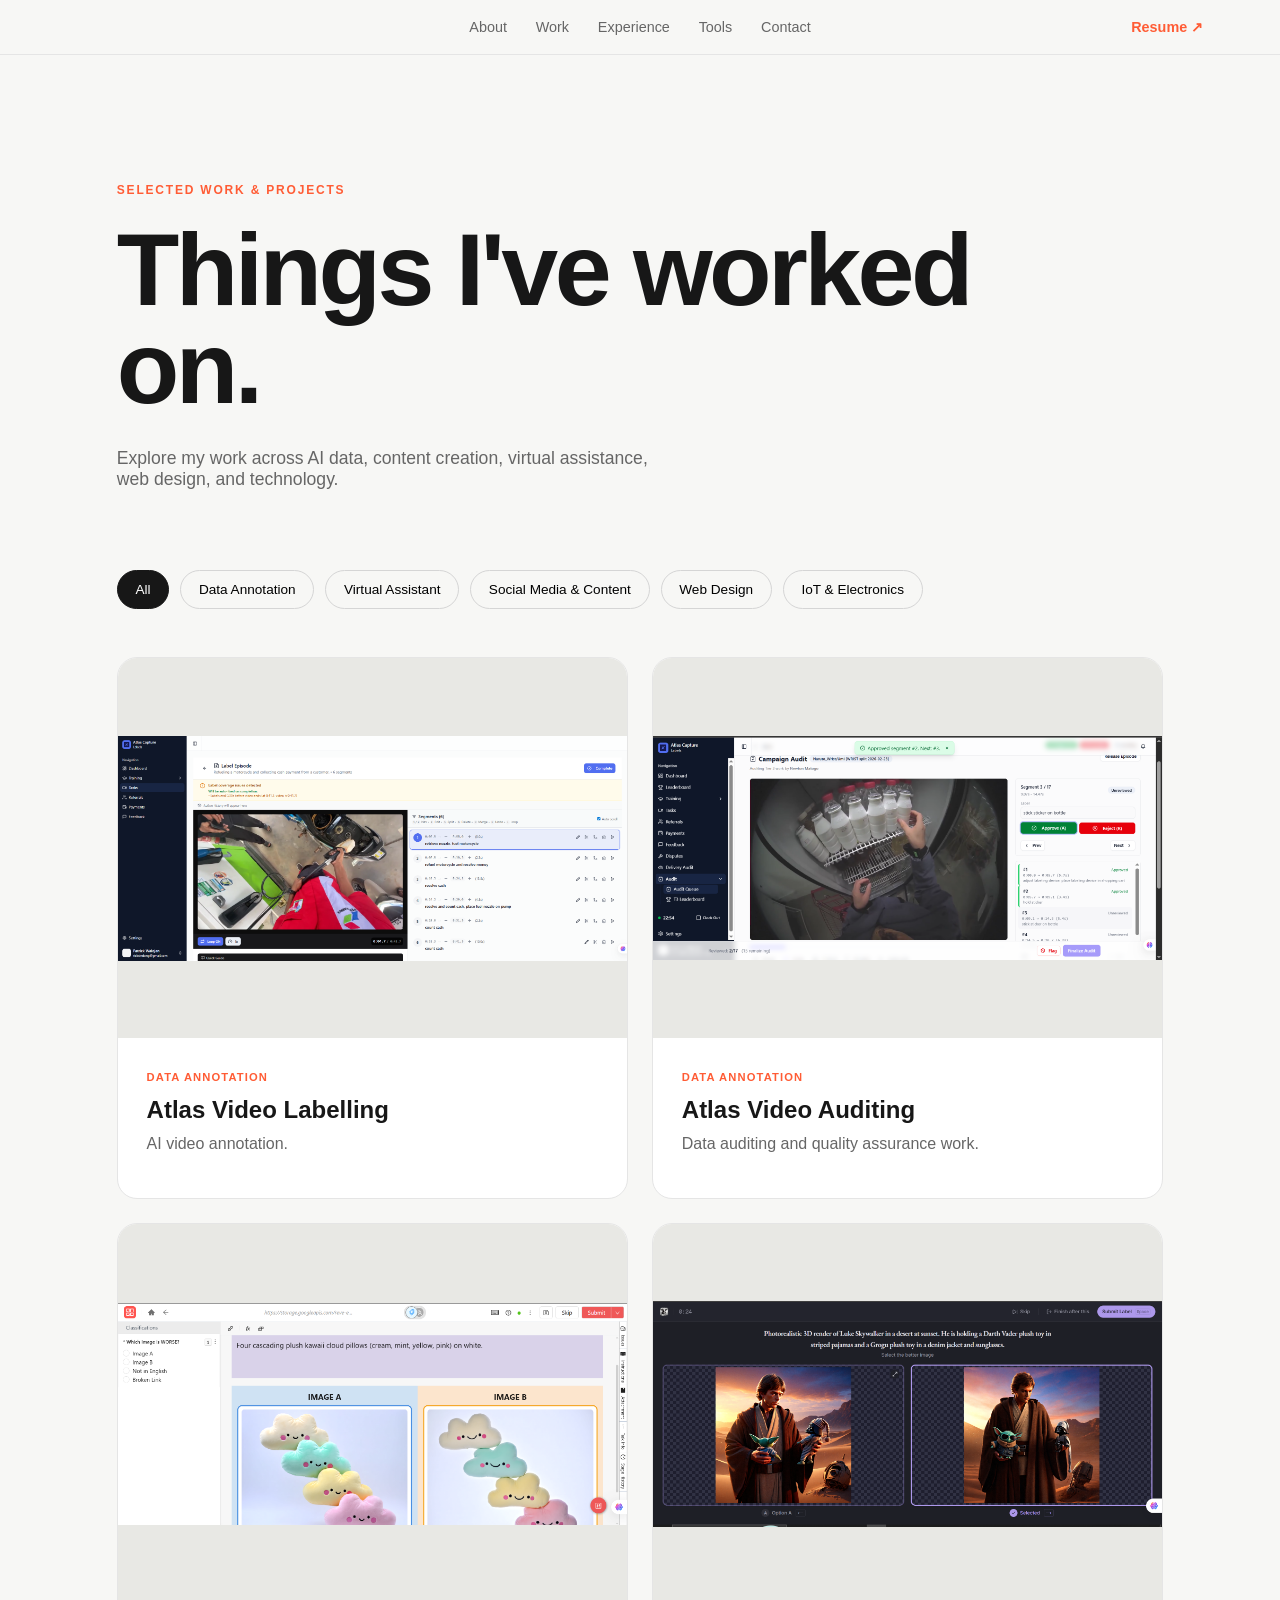
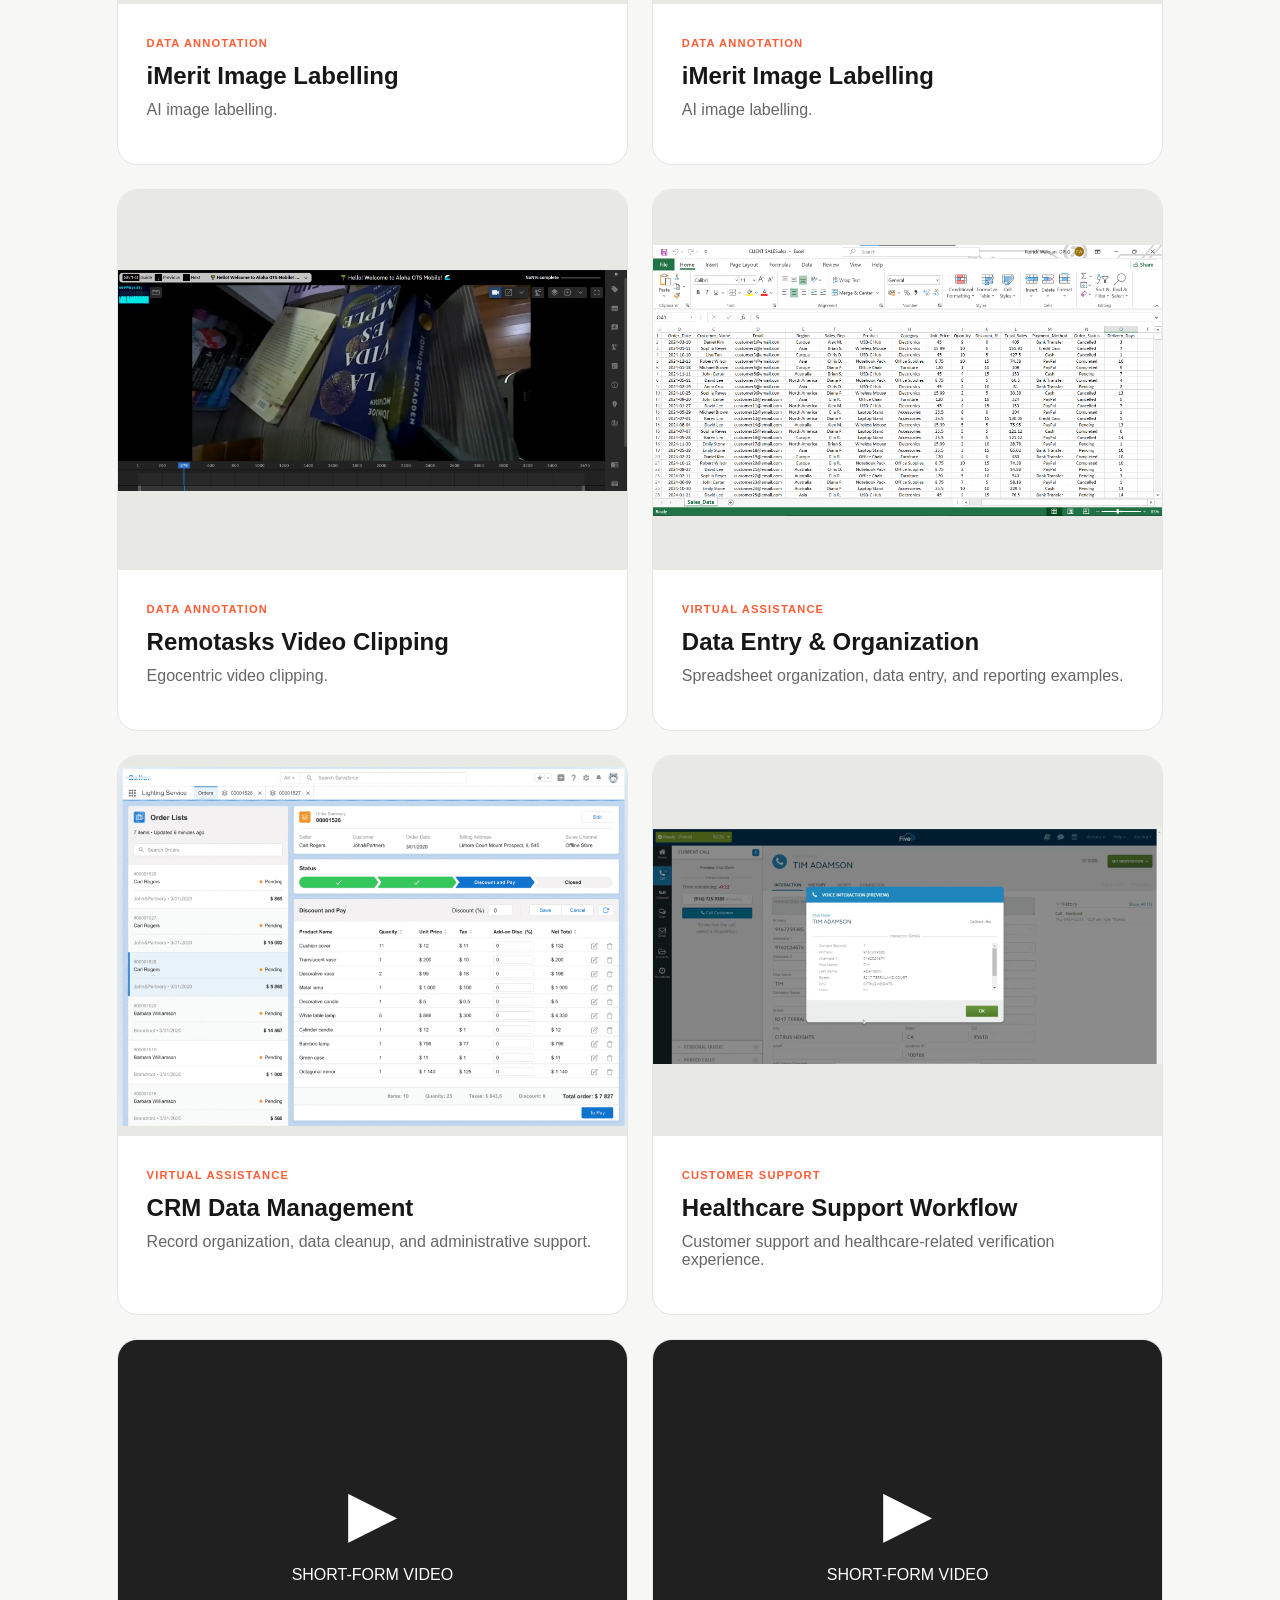
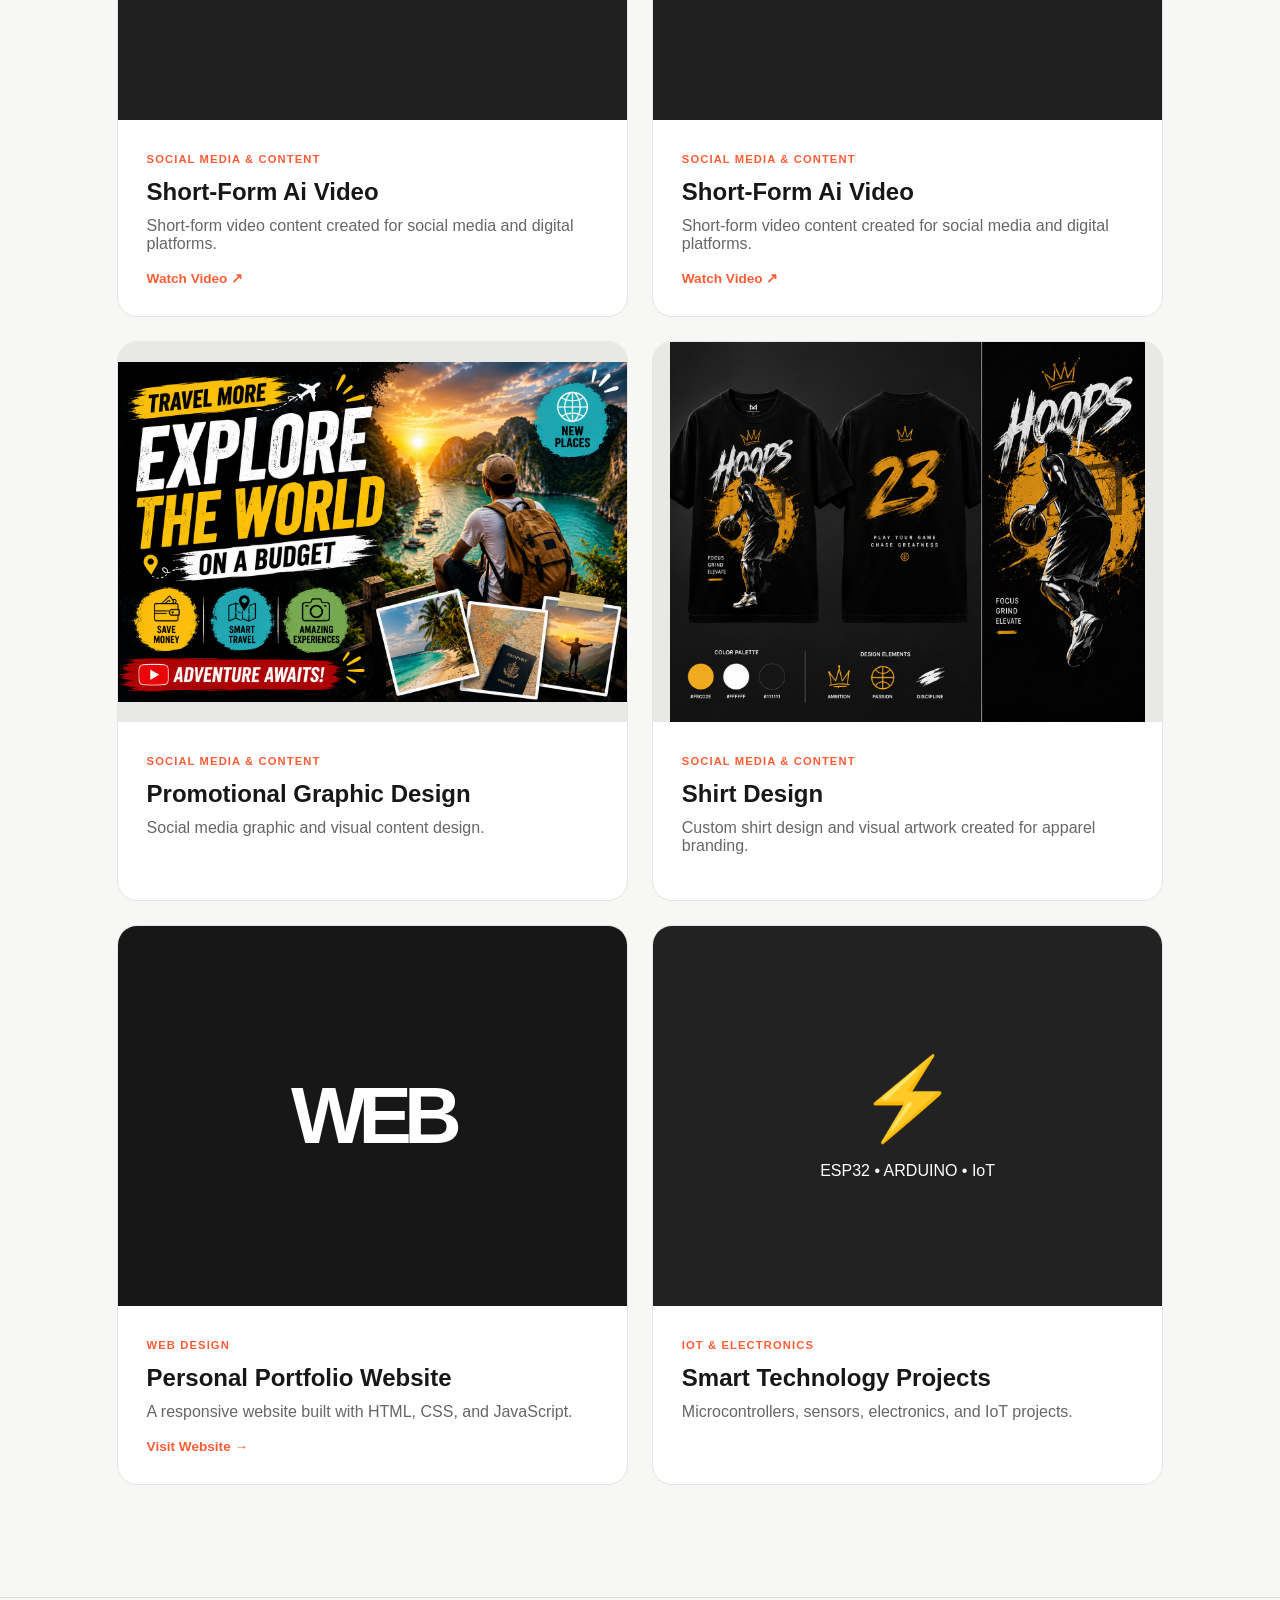
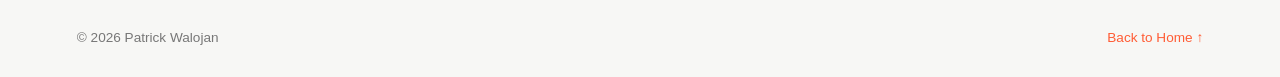
==== commit 44807c7b: "work.html" ====
--- a/work.html
+++ b/work.html
@@ -412,7 +412,7 @@
         </small>
 
         <h2>
-            Short-Form Video — Sample 01
+            Short-Form Ai Video 
         </h2>
 
         <p>
@@ -458,7 +458,7 @@
         </small>
 
         <h2>
-            Short-Form Video — Sample 02
+            Short-Form Ai Video 
         </h2>
 
         <p>
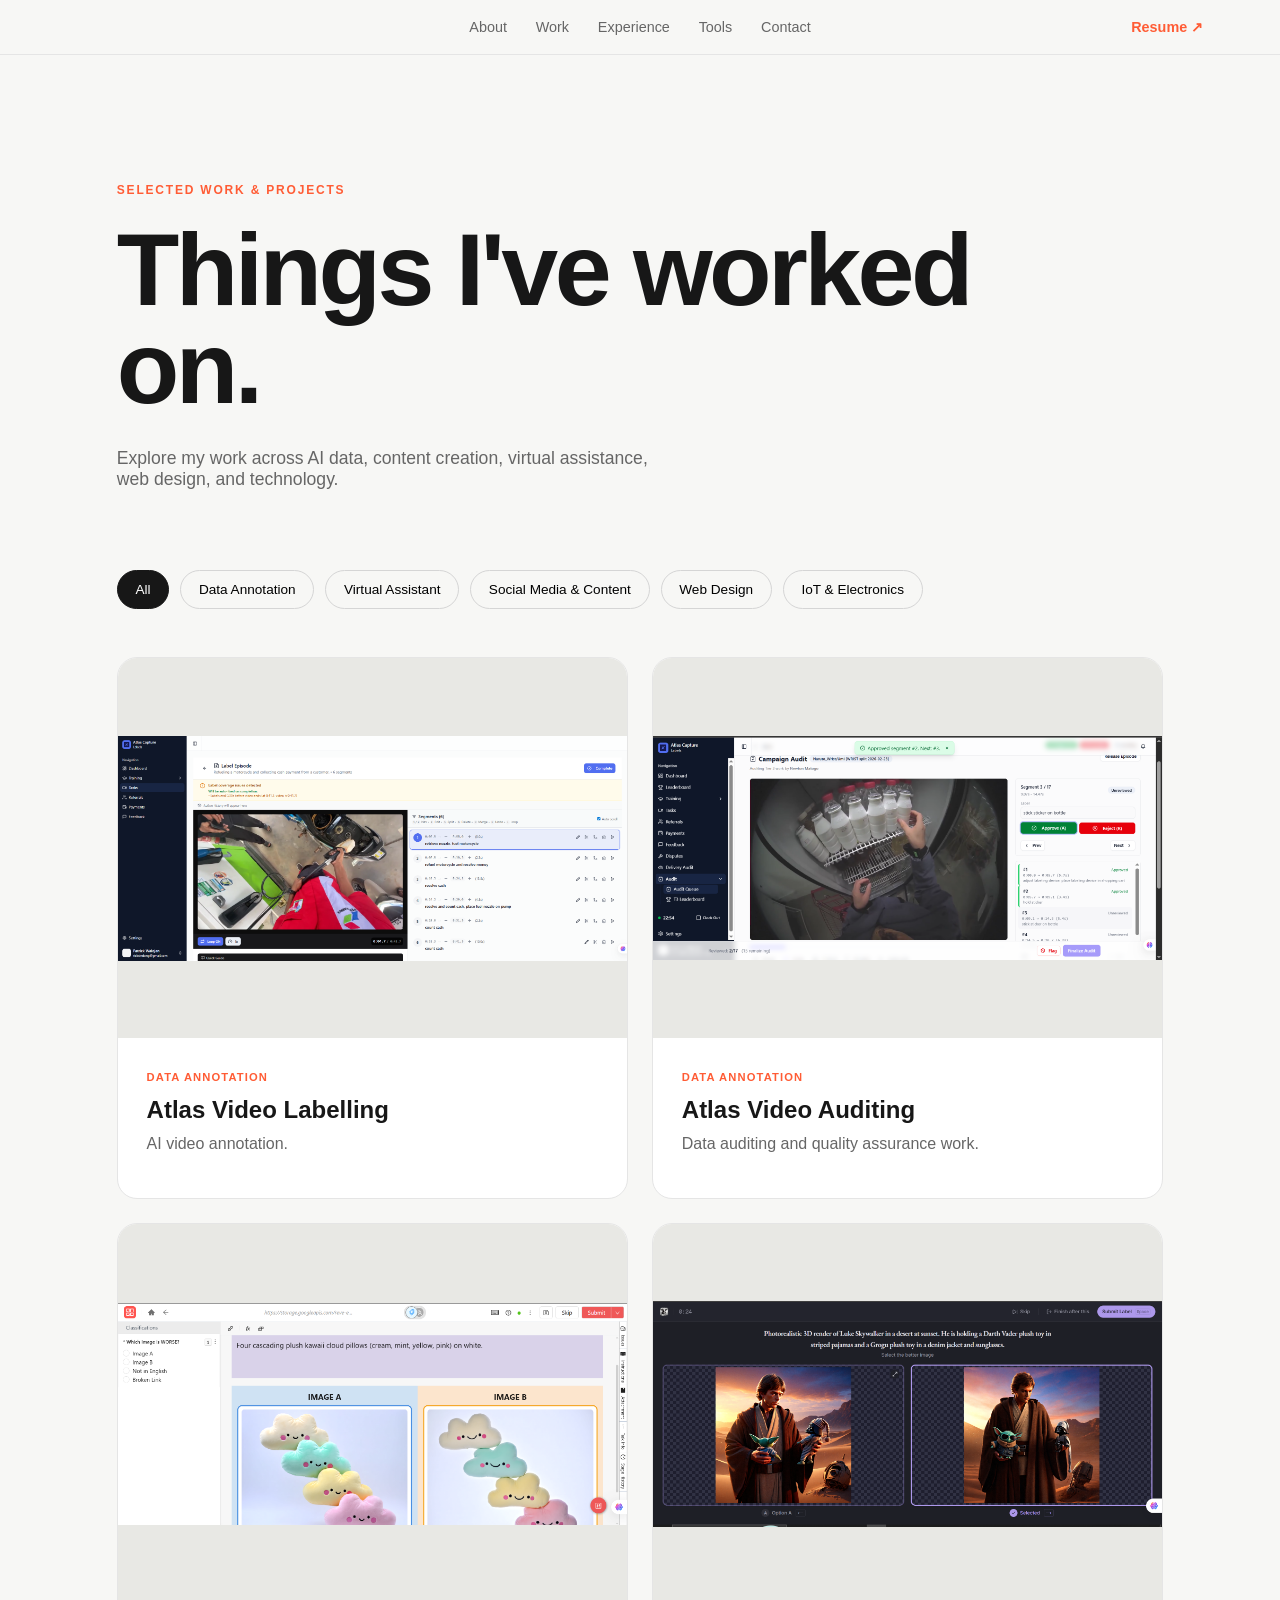
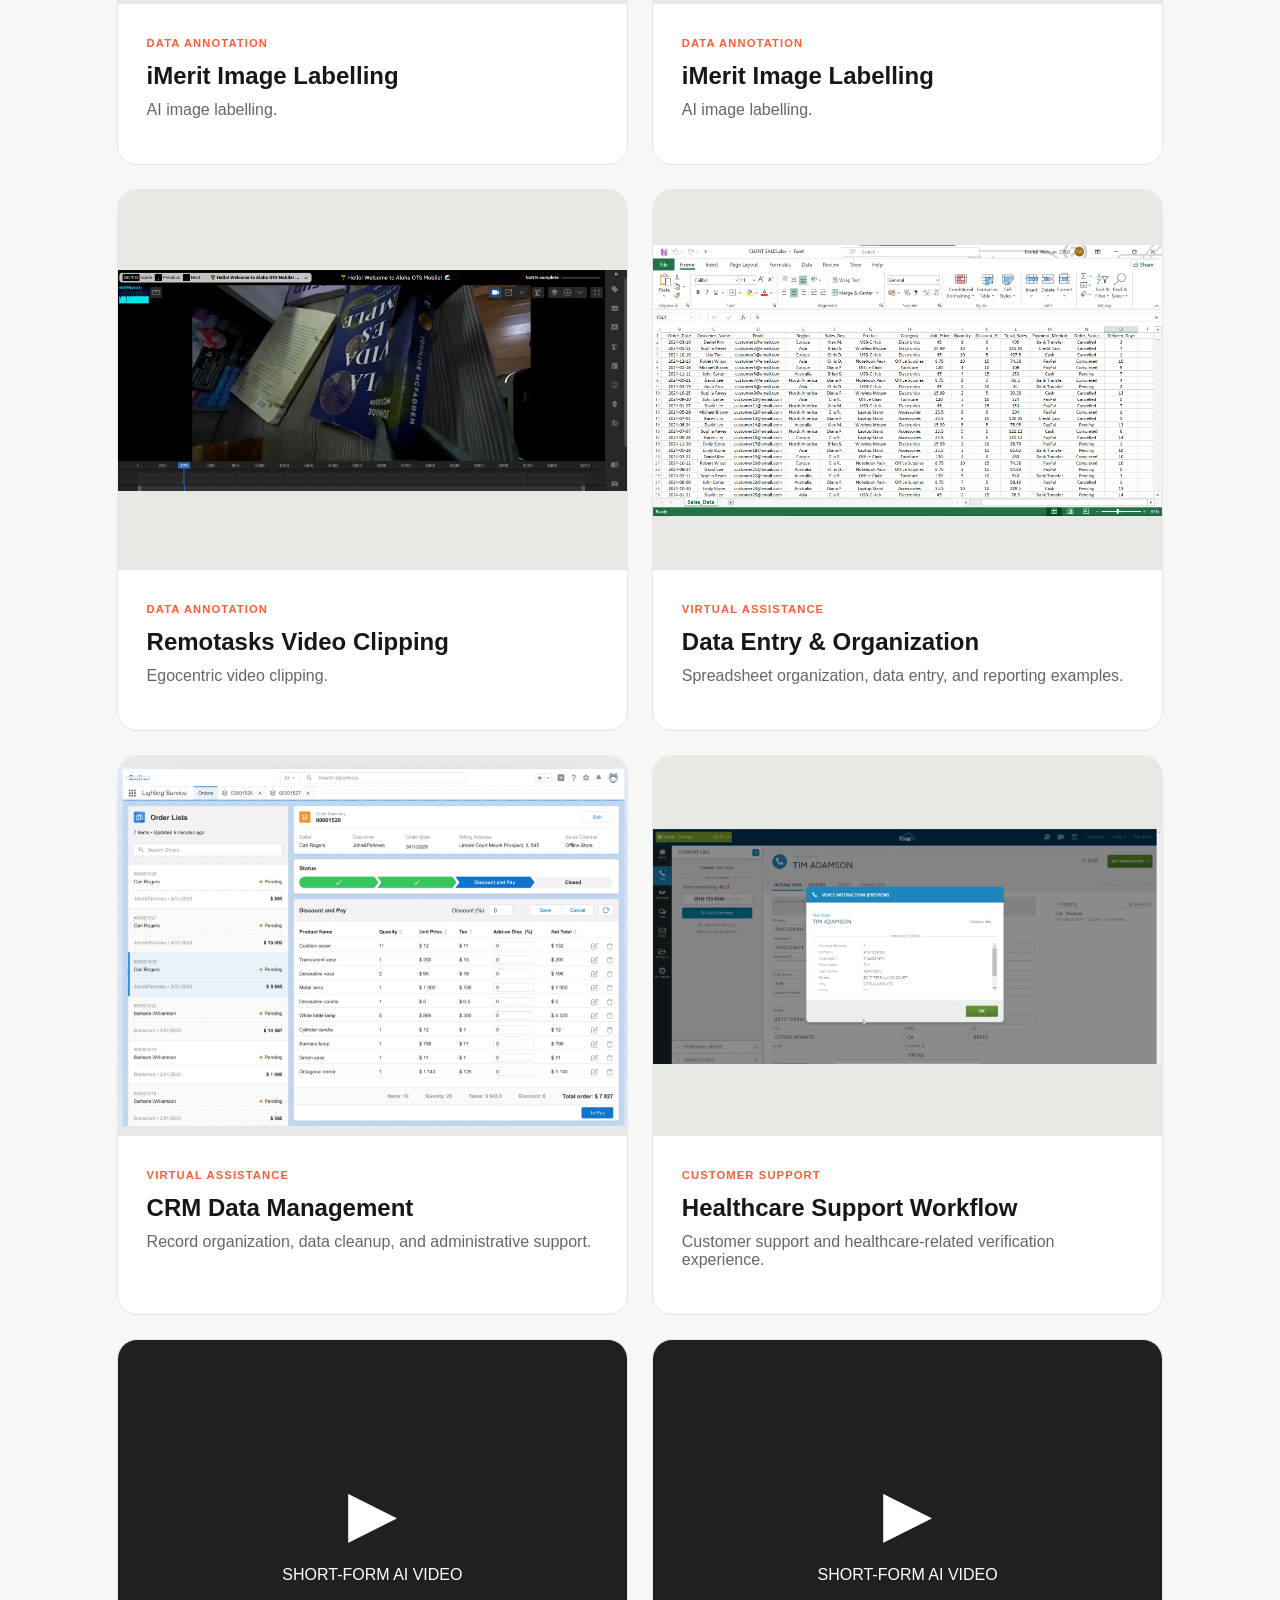
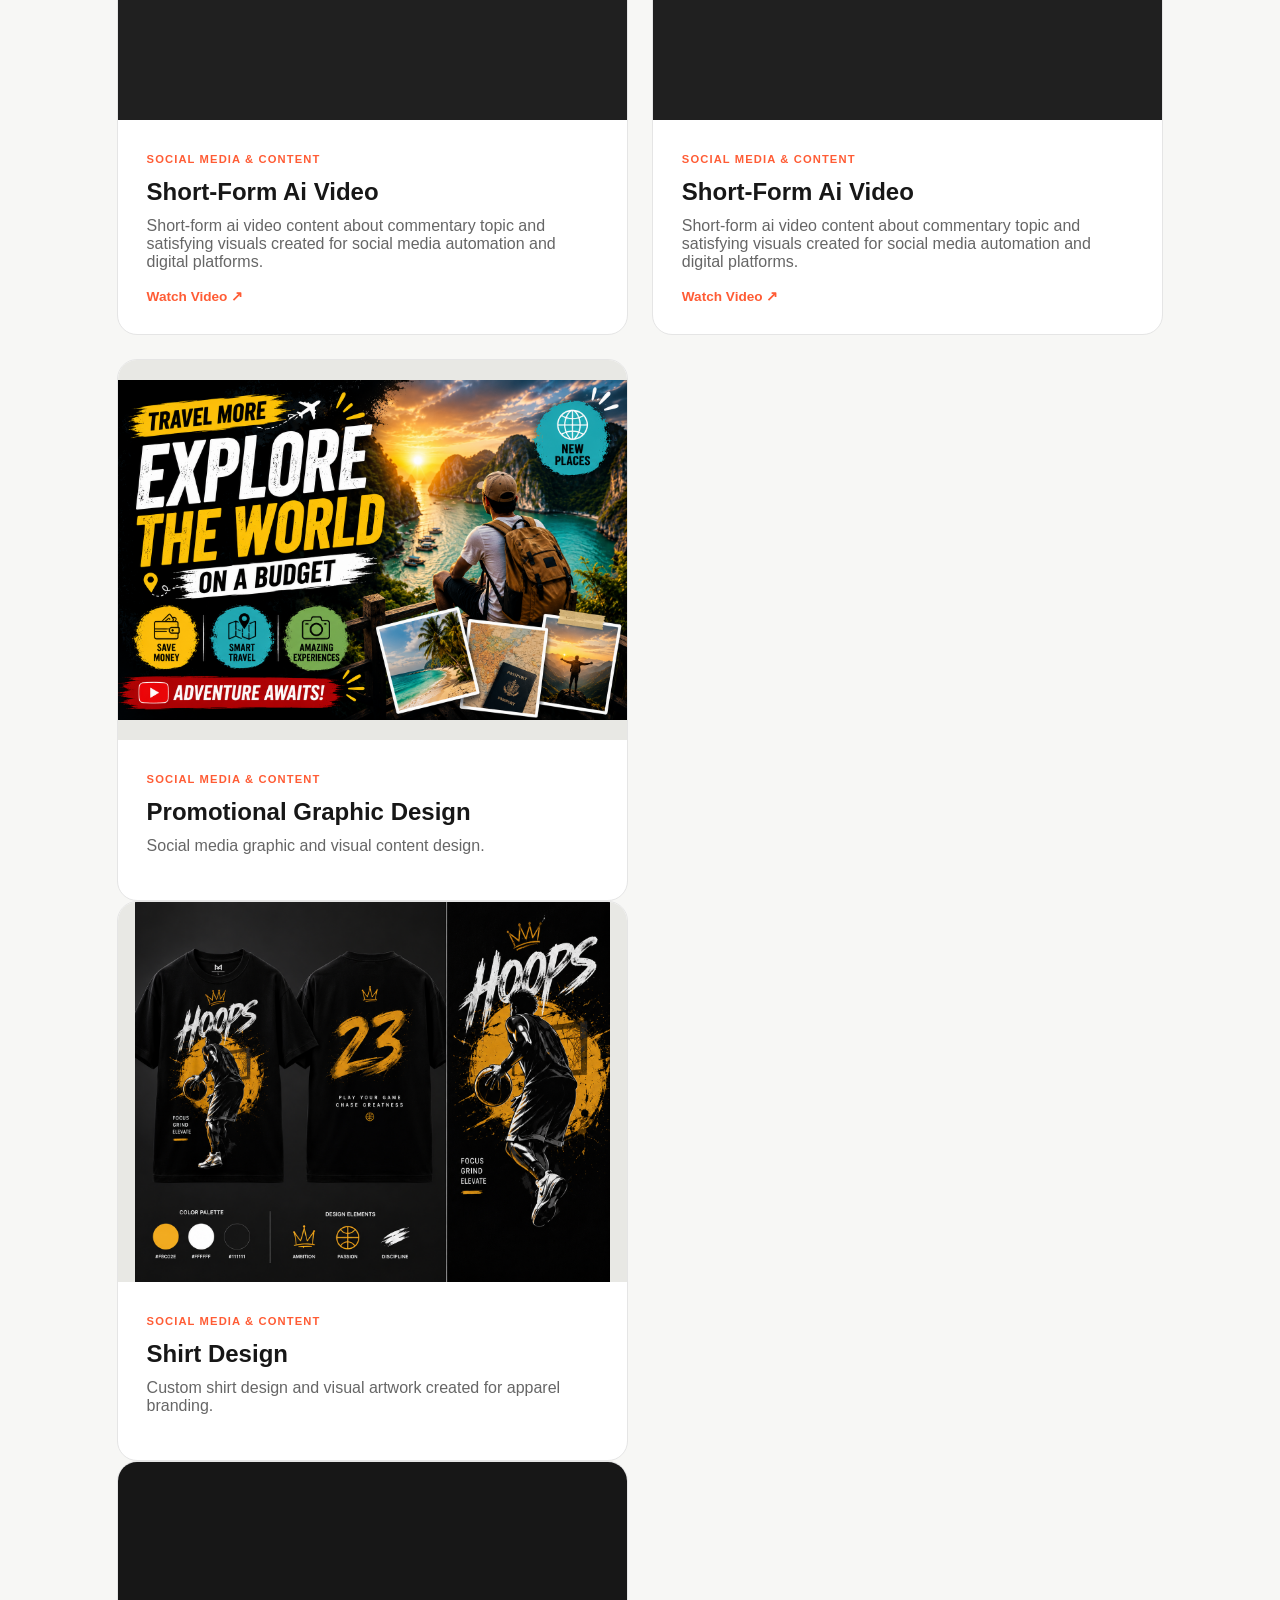
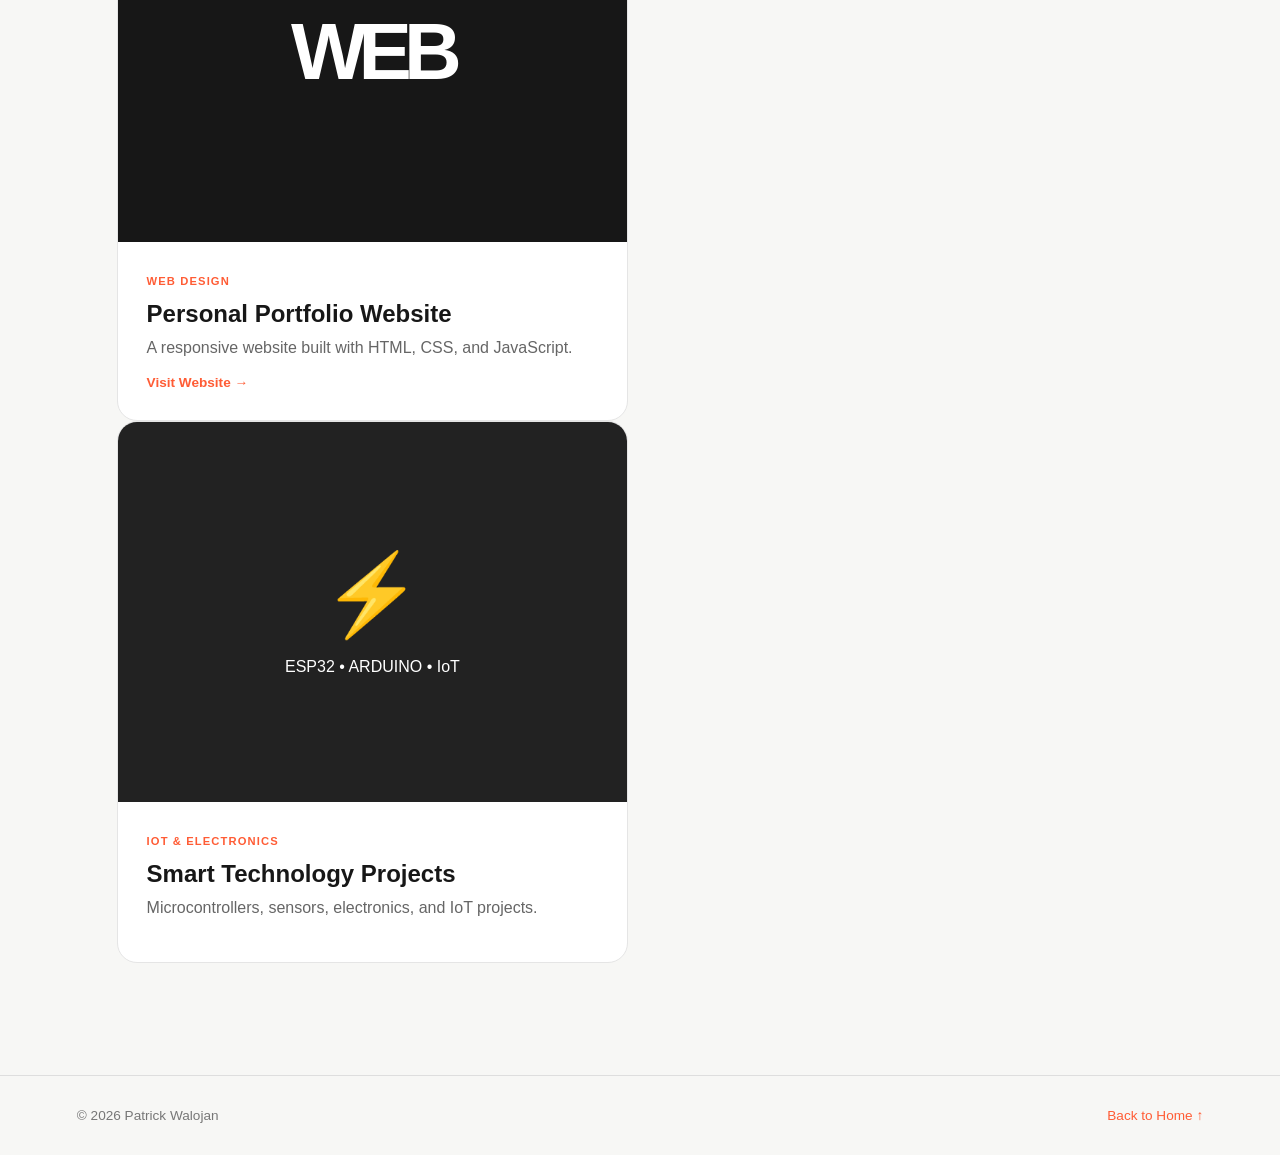
==== commit 8eb21bd5: "work.html" ====
--- a/work.html
+++ b/work.html
@@ -400,7 +400,7 @@
         </div>
 
         <span>
-            SHORT-FORM VIDEO
+            SHORT-FORM AI VIDEO
         </span>
 
     </div>
@@ -416,8 +416,8 @@
         </h2>
 
         <p>
-            Short-form video content created for
-            social media and digital platforms.
+            Short-form ai video content about commentary topic and satisfying visuals created for
+            social media automation and digital platforms.
         </p>
 
         <a href="https://drive.google.com/file/d/1Bg4wvDcOaRaZxp_5RtUNo-TbFg-vhWXG/view?usp=drive_link"
@@ -446,7 +446,7 @@
         </div>
 
         <span>
-            SHORT-FORM VIDEO
+            SHORT-FORM AI VIDEO
         </span>
 
     </div>
@@ -462,8 +462,8 @@
         </h2>
 
         <p>
-            Short-form video content created for
-            social media and digital platforms.
+            Short-form ai video content about commentary topic and satisfying visuals created for
+            social media automation and digital platforms.
         </p>
 
         <a href="https://drive.google.com/file/d/1BXXm4kH5cdOenKBGDCDlr6y9IbfhPhIA/view?usp=drive_link"
@@ -481,6 +481,7 @@
 
 
         <!-- GRAPHIC SAMPLE 1 -->
+ <section id="social-media-content">
 
 <article class="work-card"
          data-category="content">
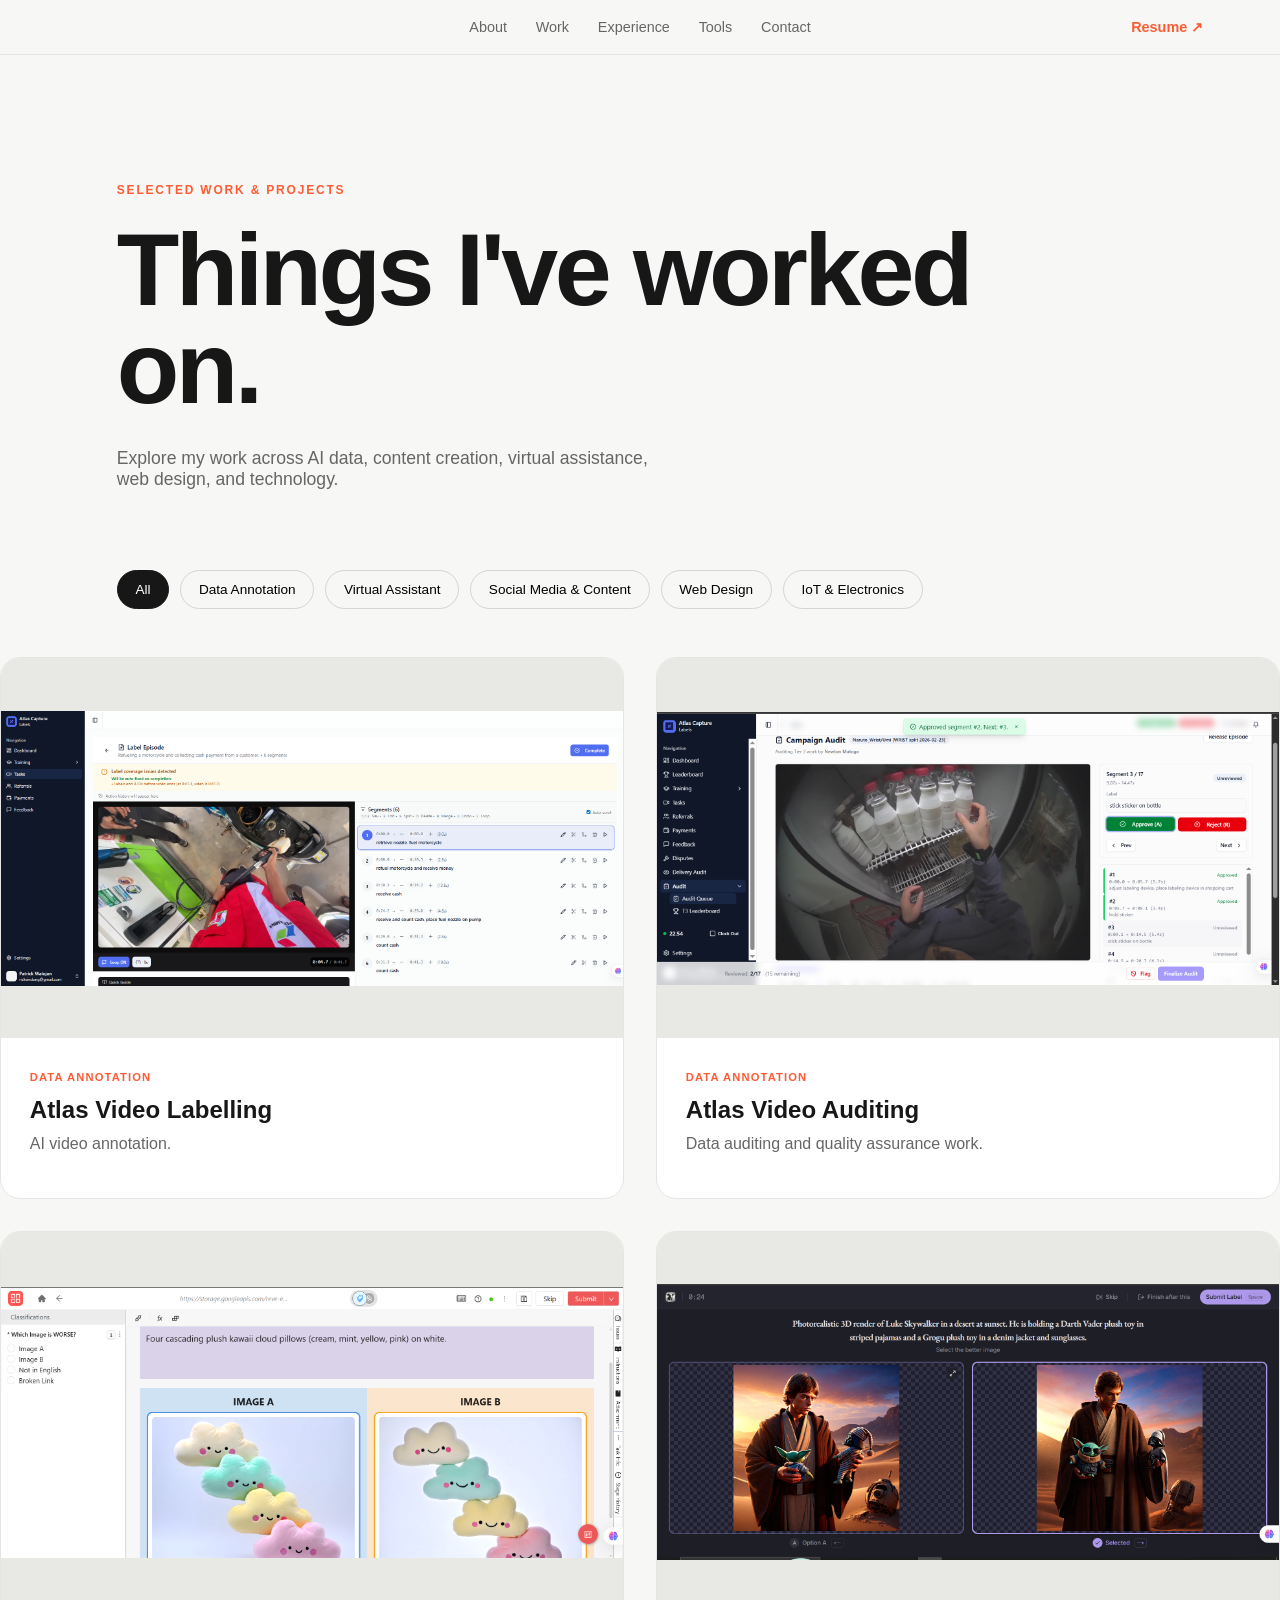
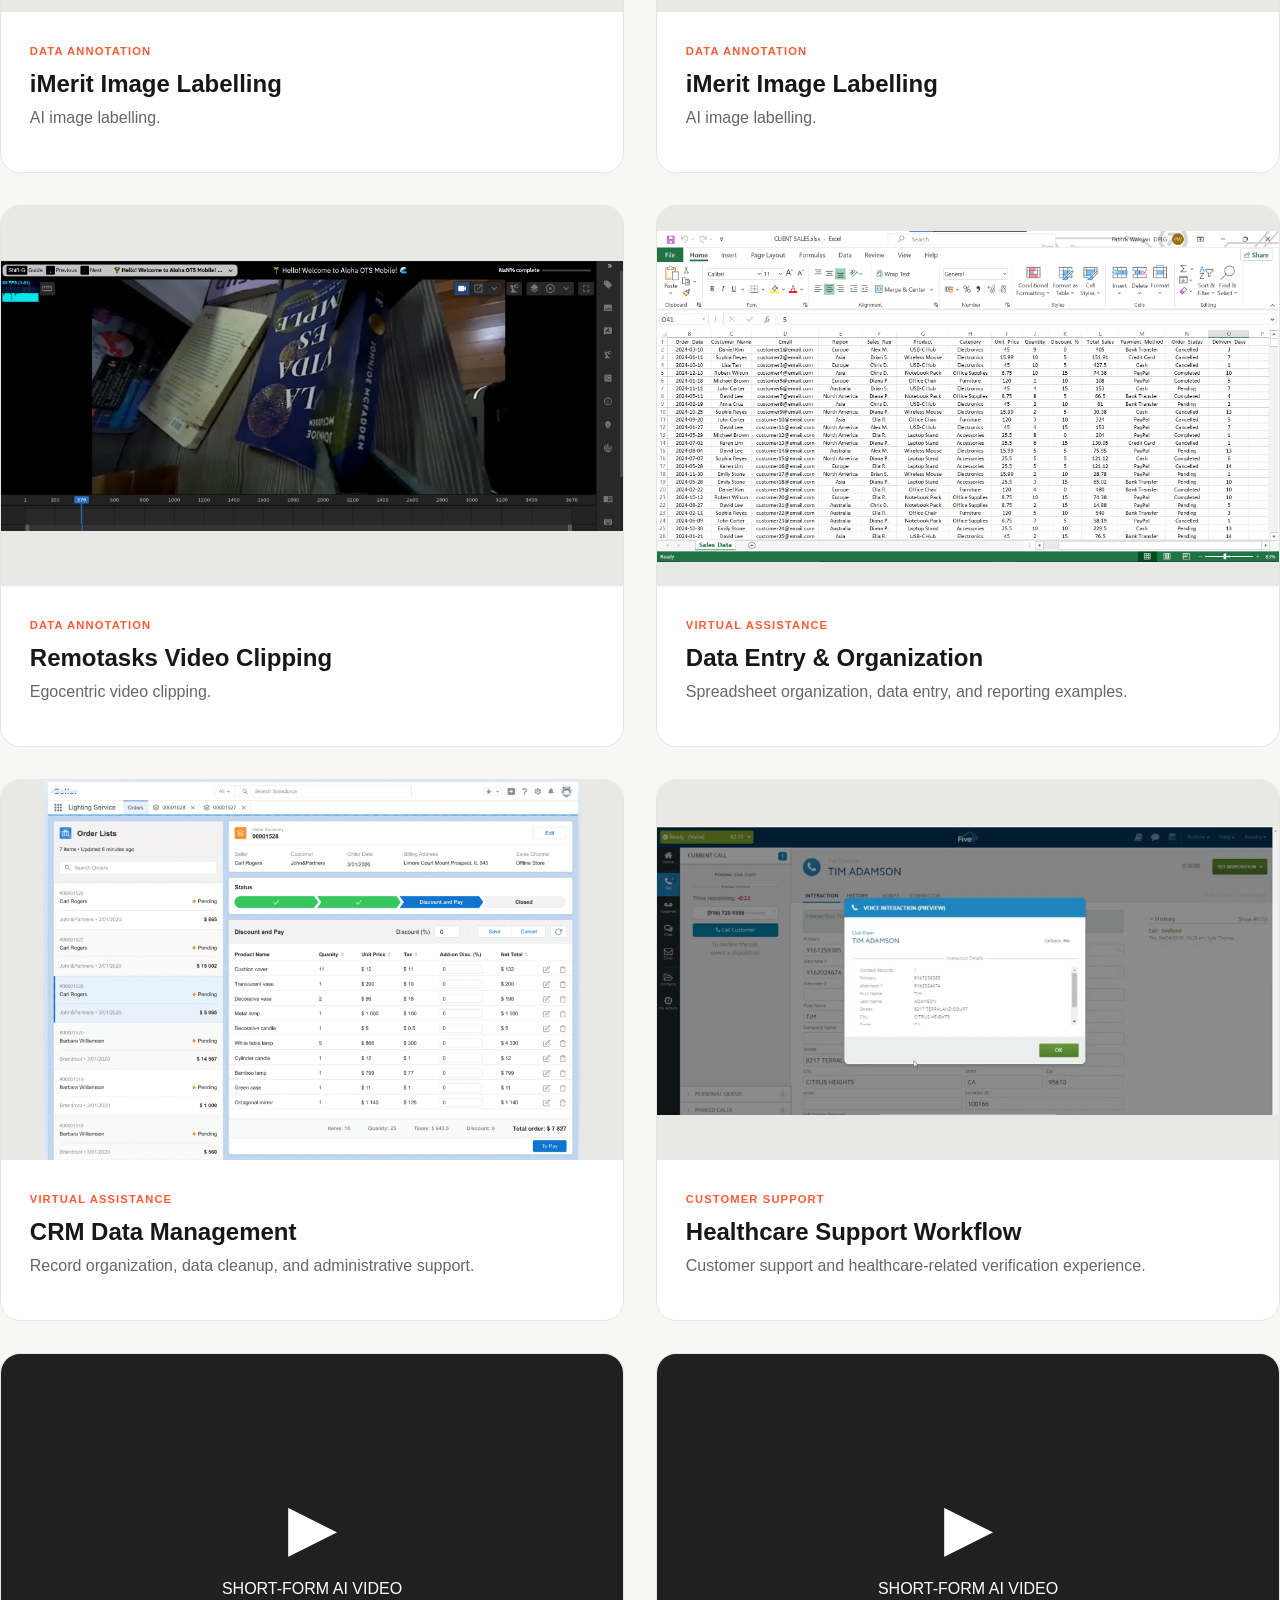
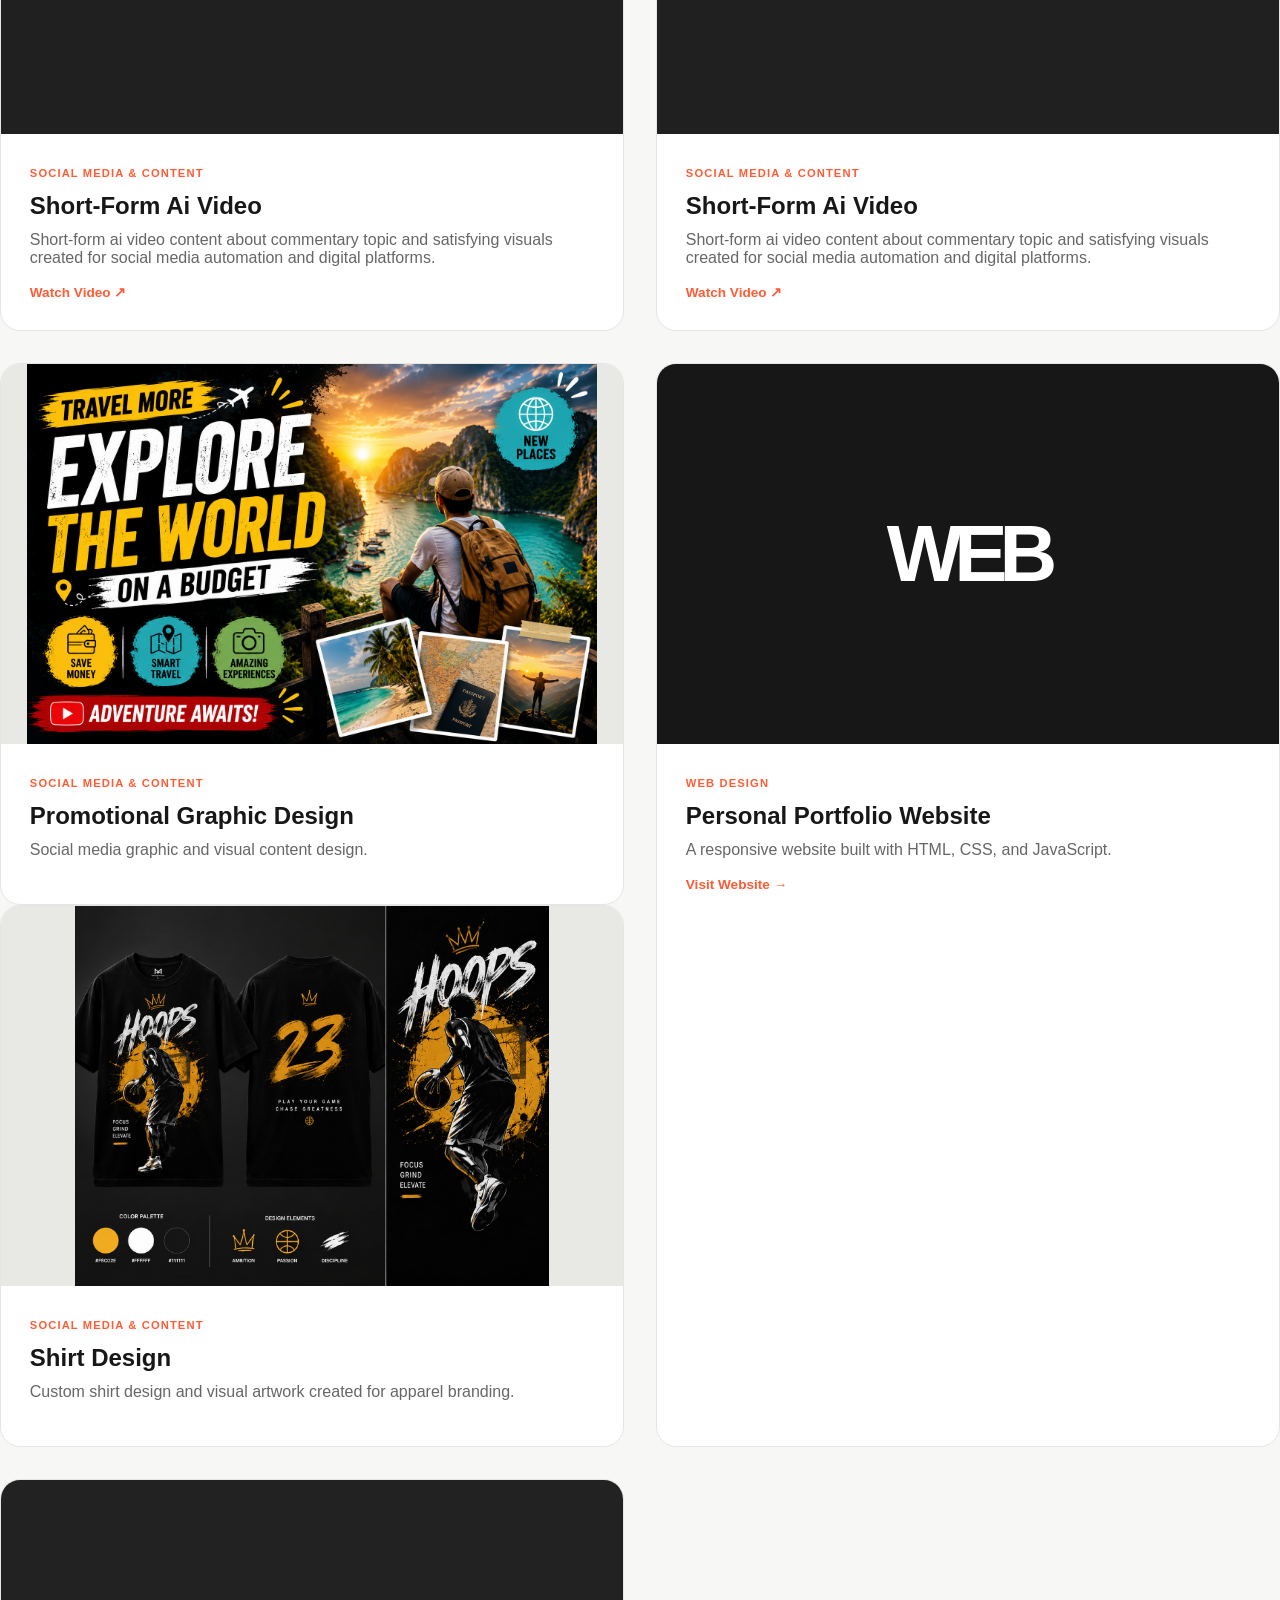
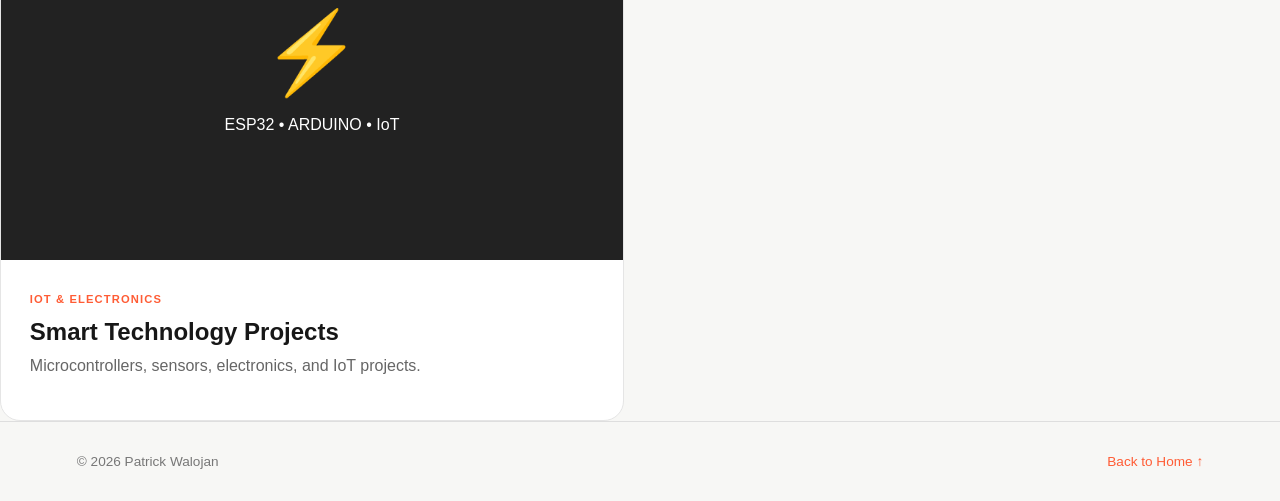
==== commit 3ad2e13d: "work.html" ====
--- a/work.html
+++ b/work.html
@@ -480,77 +480,71 @@
 </article>
 
 
-        <!-- GRAPHIC SAMPLE 1 -->
+
  <section id="social-media-content">
 
-<article class="work-card"
-         data-category="content">
-
-    <div class="media image-media">
-
-        <img src="promotional.png"
-             alt="Graphic Design Sample 1"
-             class="gallery-image">
-
-        <div class="image-label">
-            Promotional Graphic Design
-        </div>
-
-    </div>
-
-    <div class="work-info">
-
-        <small>
-            SOCIAL MEDIA & CONTENT
-        </small>
-
-        <h2>
-            Promotional Graphic Design
-        </h2>
-
-        <p>
-            Social media graphic and visual content design.
-        </p>
-
-    </div>
-
-</article>
-
-
-<!-- GRAPHIC SAMPLE 2 -->
-
-<article class="work-card"
-         data-category="content">
-
-    <div class="media image-media">
-
-        <img src="shirt desing.png"
-             alt="Graphic Design Sample 2"
-             class="gallery-image">
-
-        <div class="image-label">
-            Shirt Design
-        </div>
-
-    </div>
-
-    <div class="work-info">
-
-        <small>
-            SOCIAL MEDIA & CONTENT
-        </small>
-
-        <h2>
-           Shirt Design
-        </h2>
-
-        <p>
-    Custom shirt design and visual artwork created for apparel branding.
-        </p>
-
-    </div>
-
-</article>
+    <!-- GRAPHIC SAMPLE 1 -->
+    <article class="work-card"
+             data-category="content">
+
+        <div class="media image-media">
+
+            <img src="promotional.png"
+                 alt="Promotional Graphic Design"
+                 class="gallery-image">
+
+            <div class="image-label">
+                Promotional Graphic Design
+            </div>
+
+        </div>
+
+        <div class="work-info">
+
+            <small>SOCIAL MEDIA & CONTENT</small>
+
+            <h2>Promotional Graphic Design</h2>
+
+            <p>
+                Social media graphic and visual content design.
+            </p>
+
+        </div>
+
+    </article>
+
+
+    <!-- GRAPHIC SAMPLE 2 -->
+    <article class="work-card"
+             data-category="content">
+
+        <div class="media image-media">
+
+            <img src="shirt desing.png"
+                 alt="Shirt Design"
+                 class="gallery-image">
+
+            <div class="image-label">
+                Shirt Design
+            </div>
+
+        </div>
+
+        <div class="work-info">
+
+            <small>SOCIAL MEDIA & CONTENT</small>
+
+            <h2>Shirt Design</h2>
+
+            <p>
+                Custom shirt design and visual artwork created for apparel branding.
+            </p>
+
+        </div>
+
+    </article>
+
+</section>
 
 
         <!-- WEB DESIGN -->
--- a/work.css
+++ b/work.css
@@ -163,16 +163,17 @@
 /* WORK GRID */
 
 .work-grid {
-    max-width: 1200px;
-
-    margin: auto;
-
-    padding: 0 6% 7rem;
-
     display: grid;
     grid-template-columns: repeat(2, 1fr);
-
-    gap: 1.5rem;
+    gap: 2rem;
+}
+
+@media (max-width: 768px) {
+
+    .work-grid {
+        grid-template-columns: 1fr;
+    }
+
 }
 
 .work-card {
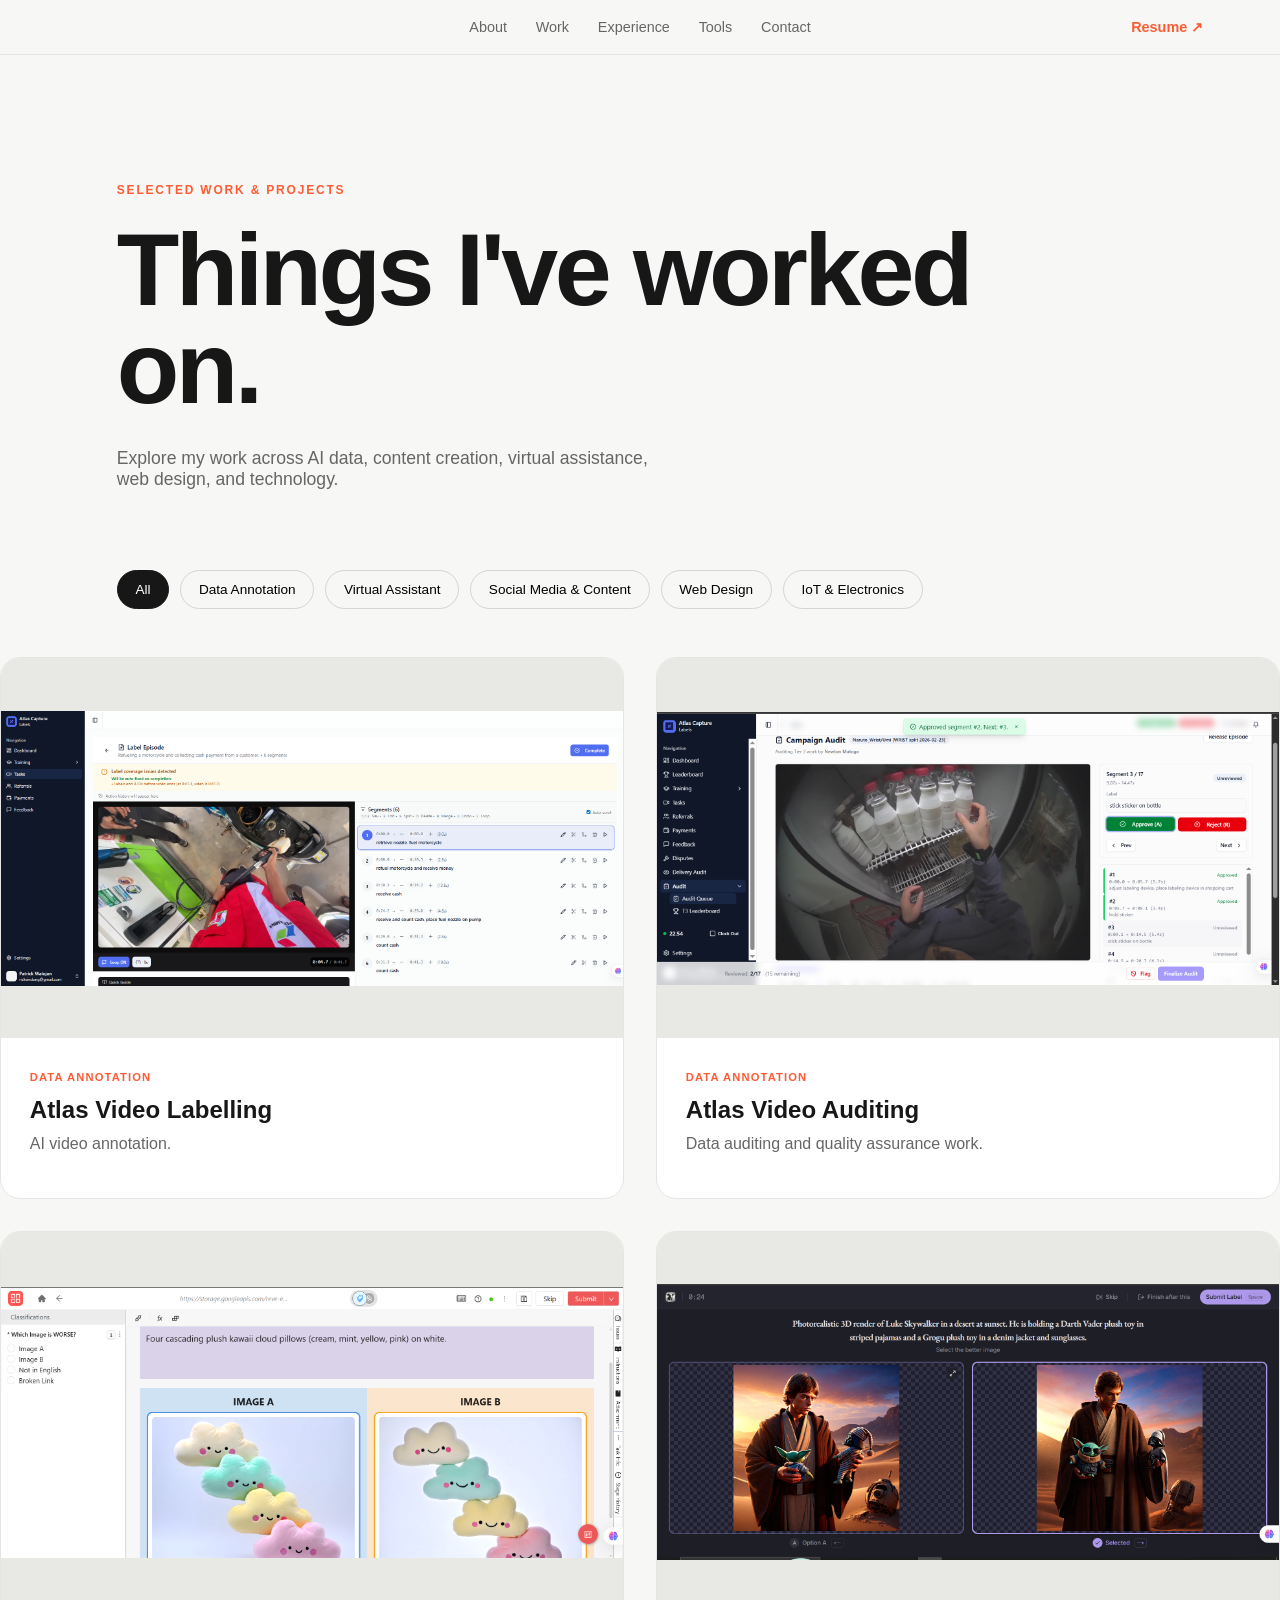
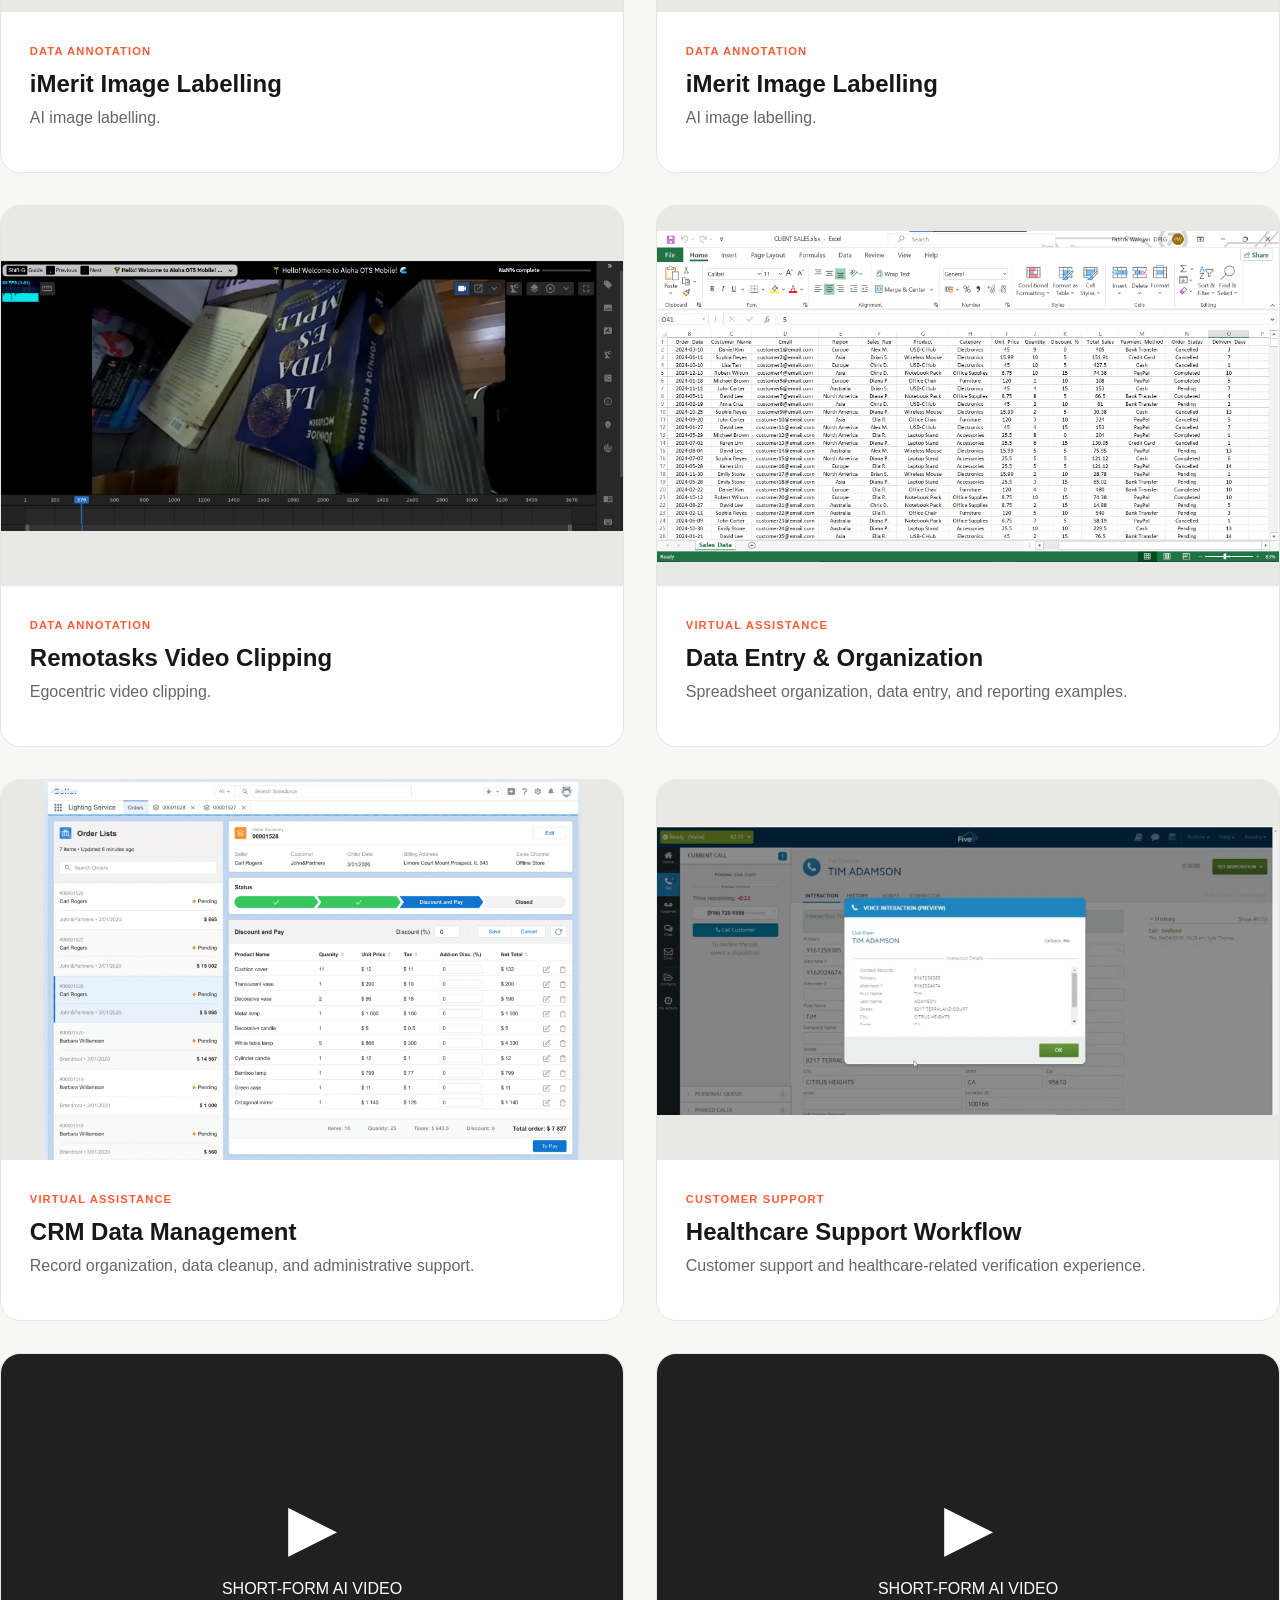
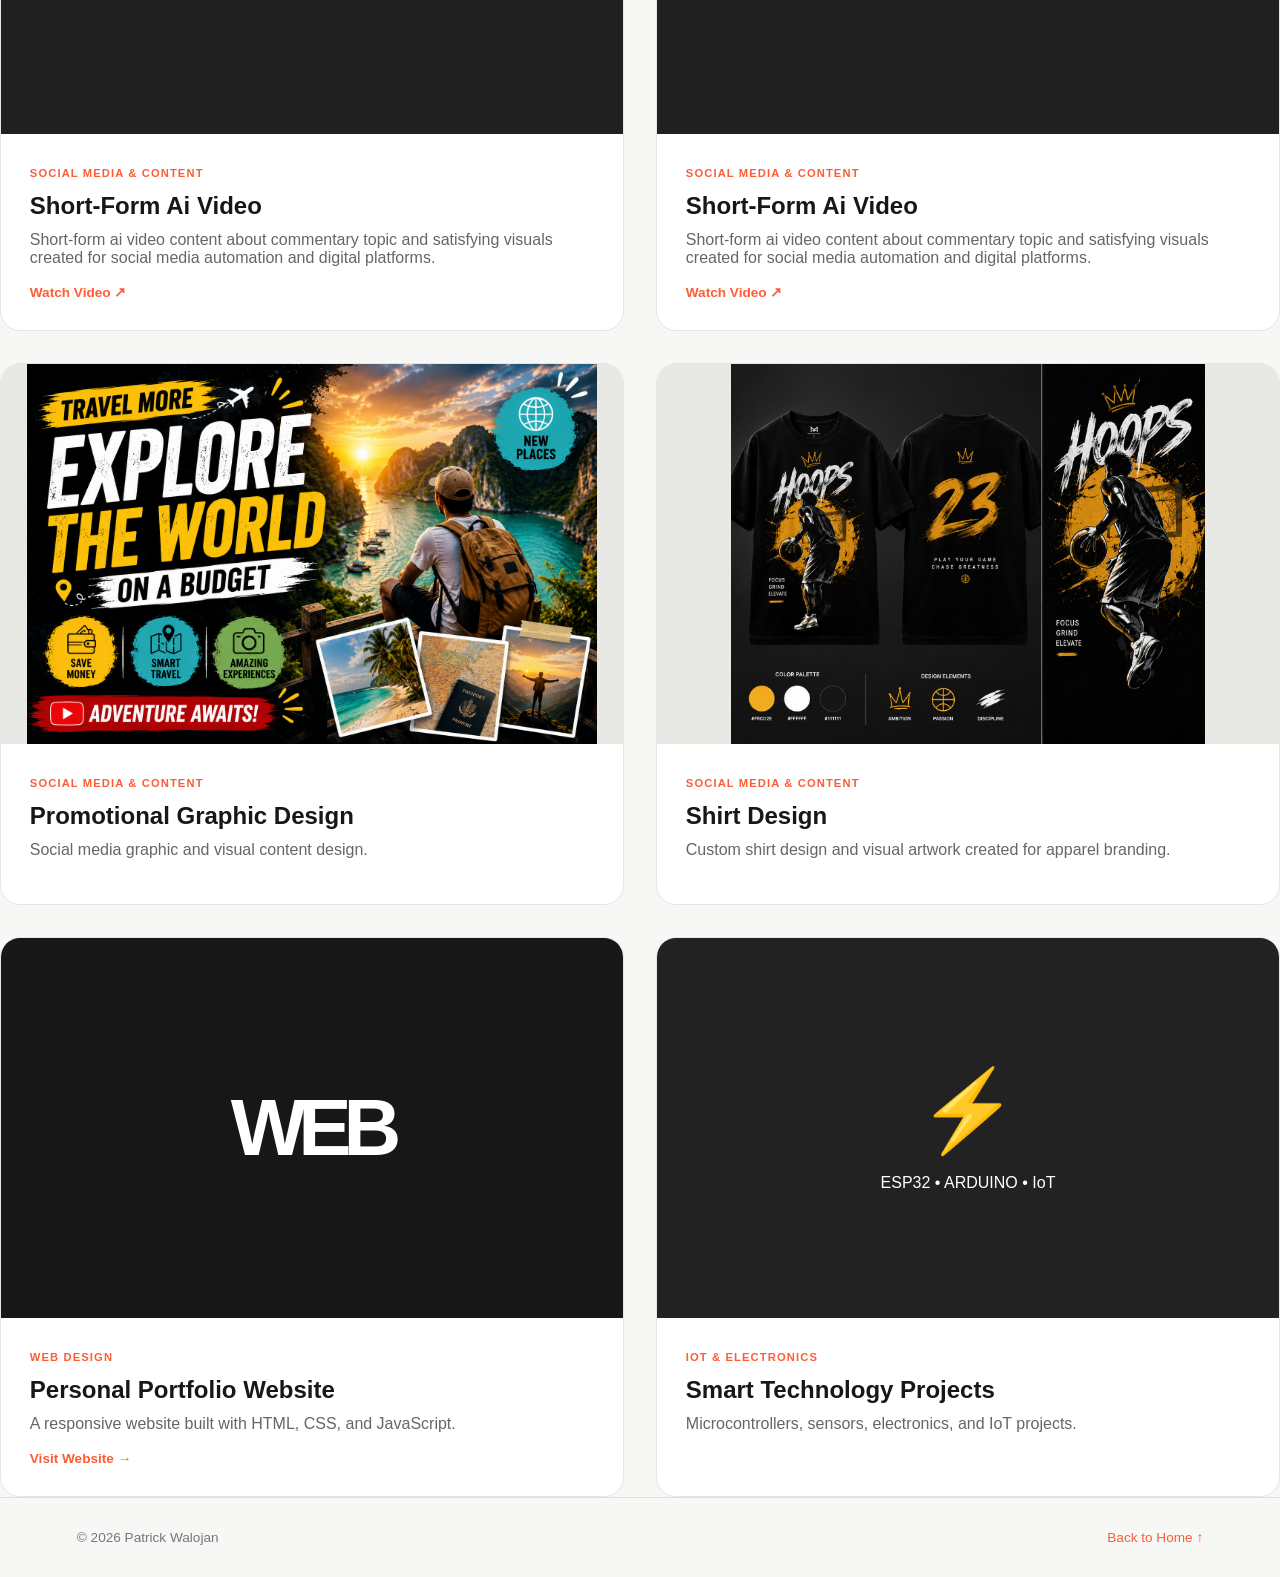
==== commit 654a9e13: "work.html" ====
--- a/work.html
+++ b/work.html
@@ -480,71 +480,78 @@
 </article>
 
 
-
- <section id="social-media-content">
-
-    <!-- GRAPHIC SAMPLE 1 -->
-    <article class="work-card"
-             data-category="content">
-
-        <div class="media image-media">
-
-            <img src="promotional.png"
-                 alt="Promotional Graphic Design"
-                 class="gallery-image">
-
-            <div class="image-label">
-                Promotional Graphic Design
-            </div>
-
+ <!-- GRAPHIC SAMPLE 1 -->
+
+<article class="work-card"
+         id="social-media-content"
+         data-category="content">
+
+    <div class="media image-media">
+
+        <img src="promotional.png"
+             alt="Graphic Design Sample 1"
+             class="gallery-image">
+
+        <div class="image-label">
+            Promotional Graphic Design
         </div>
 
-        <div class="work-info">
-
-            <small>SOCIAL MEDIA & CONTENT</small>
-
-            <h2>Promotional Graphic Design</h2>
-
-            <p>
-                Social media graphic and visual content design.
-            </p>
-
+    </div>
+
+    <div class="work-info">
+
+        <small>
+            SOCIAL MEDIA & CONTENT
+        </small>
+
+        <h2>
+            Promotional Graphic Design
+        </h2>
+
+        <p>
+            Social media graphic and visual content design.
+        </p>
+
+    </div>
+
+</article>
+
+
+<!-- GRAPHIC SAMPLE 2 -->
+
+<article class="work-card"
+         id="social-media-content-1"
+         data-category="content">
+
+    <div class="media image-media">
+
+        <img src="shirt desing.png"
+             alt="Graphic Design Sample 2"
+             class="gallery-image">
+
+        <div class="image-label">
+            Shirt Design
         </div>
 
-    </article>
-
-
-    <!-- GRAPHIC SAMPLE 2 -->
-    <article class="work-card"
-             data-category="content">
-
-        <div class="media image-media">
-
-            <img src="shirt desing.png"
-                 alt="Shirt Design"
-                 class="gallery-image">
-
-            <div class="image-label">
-                Shirt Design
-            </div>
-
-        </div>
-
-        <div class="work-info">
-
-            <small>SOCIAL MEDIA & CONTENT</small>
-
-            <h2>Shirt Design</h2>
-
-            <p>
-                Custom shirt design and visual artwork created for apparel branding.
-            </p>
-
-        </div>
-
-    </article>
-
-</section>
+    </div>
+
+    <div class="work-info">
+
+        <small>
+            SOCIAL MEDIA & CONTENT
+        </small>
+
+        <h2>
+            Shirt Design
+        </h2>
+
+        <p>
+            Custom shirt design and visual artwork created for apparel branding.
+        </p>
+
+    </div>
+
+</article>
 
 
         <!-- WEB DESIGN -->
--- a/work.css
+++ b/work.css
@@ -168,14 +168,6 @@
     gap: 2rem;
 }
 
-@media (max-width: 768px) {
-
-    .work-grid {
-        grid-template-columns: 1fr;
-    }
-
-}
-
 .work-card {
     overflow: hidden;
 
